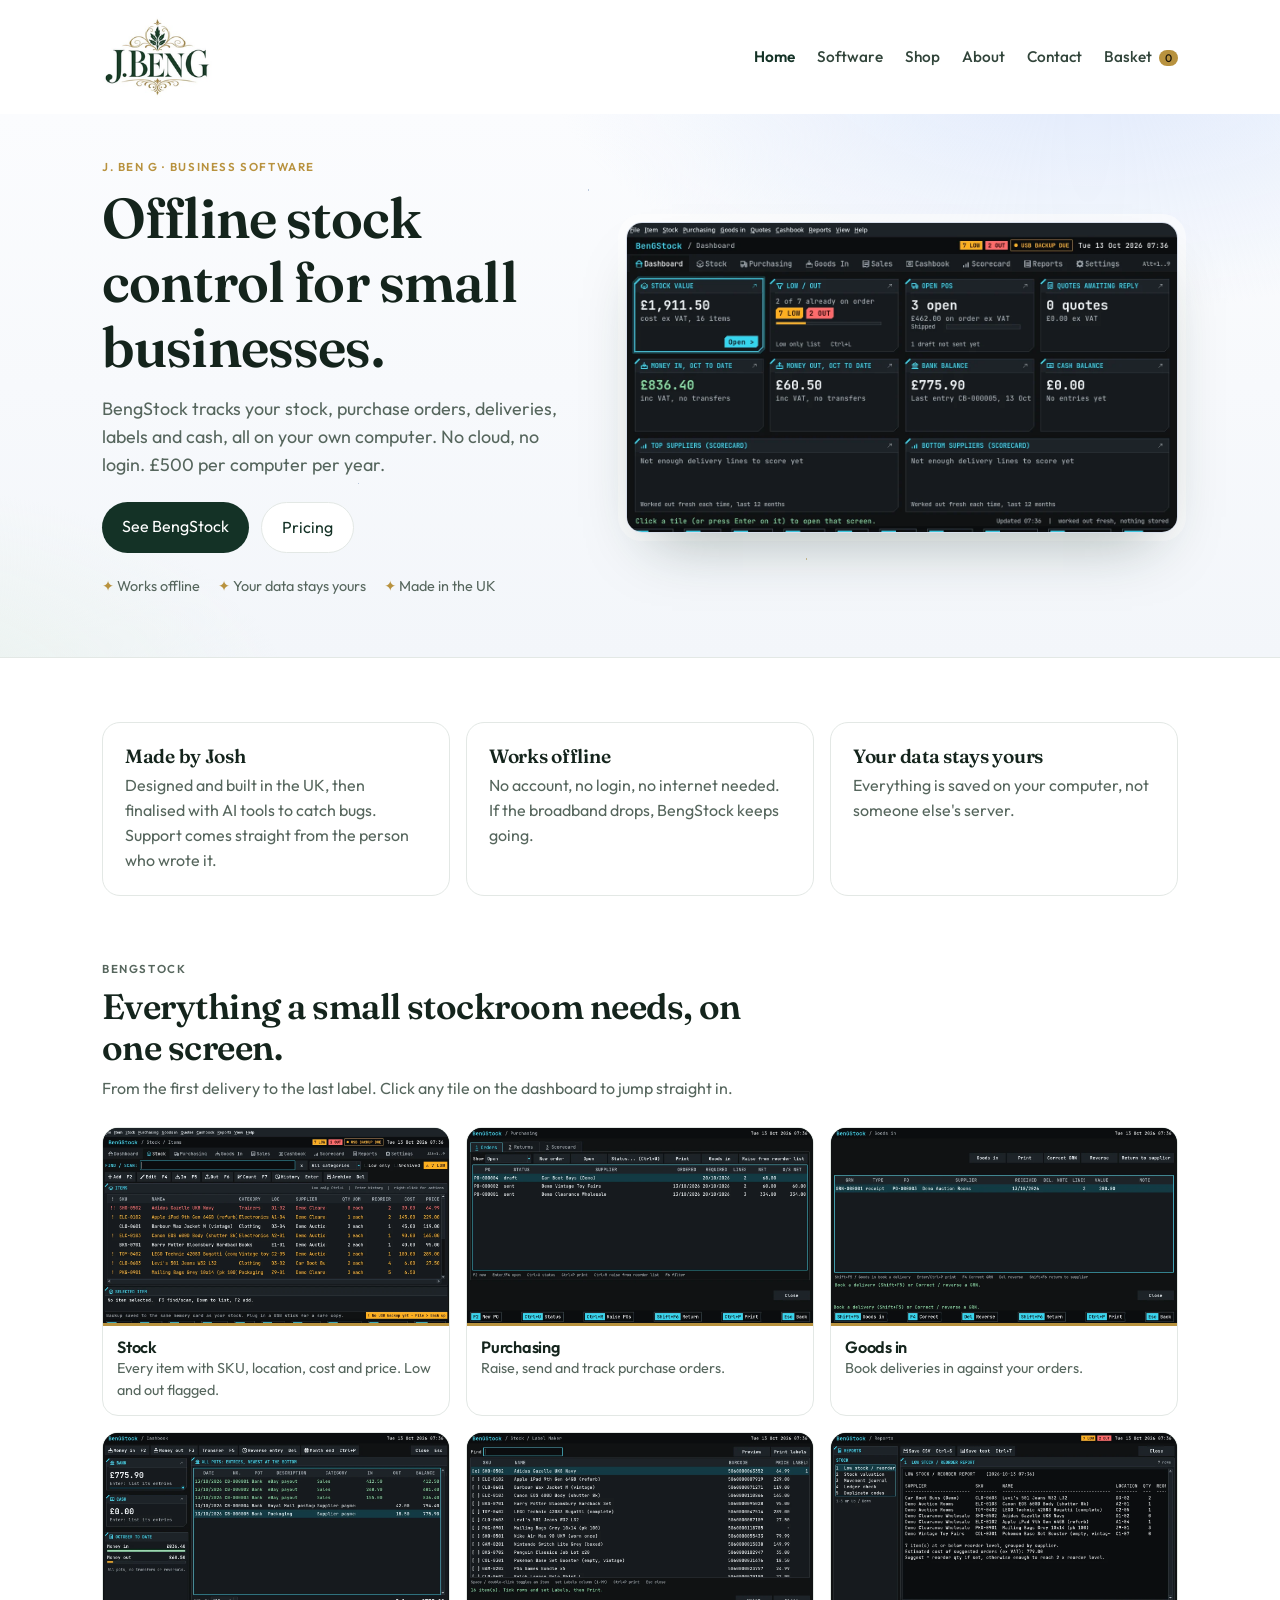
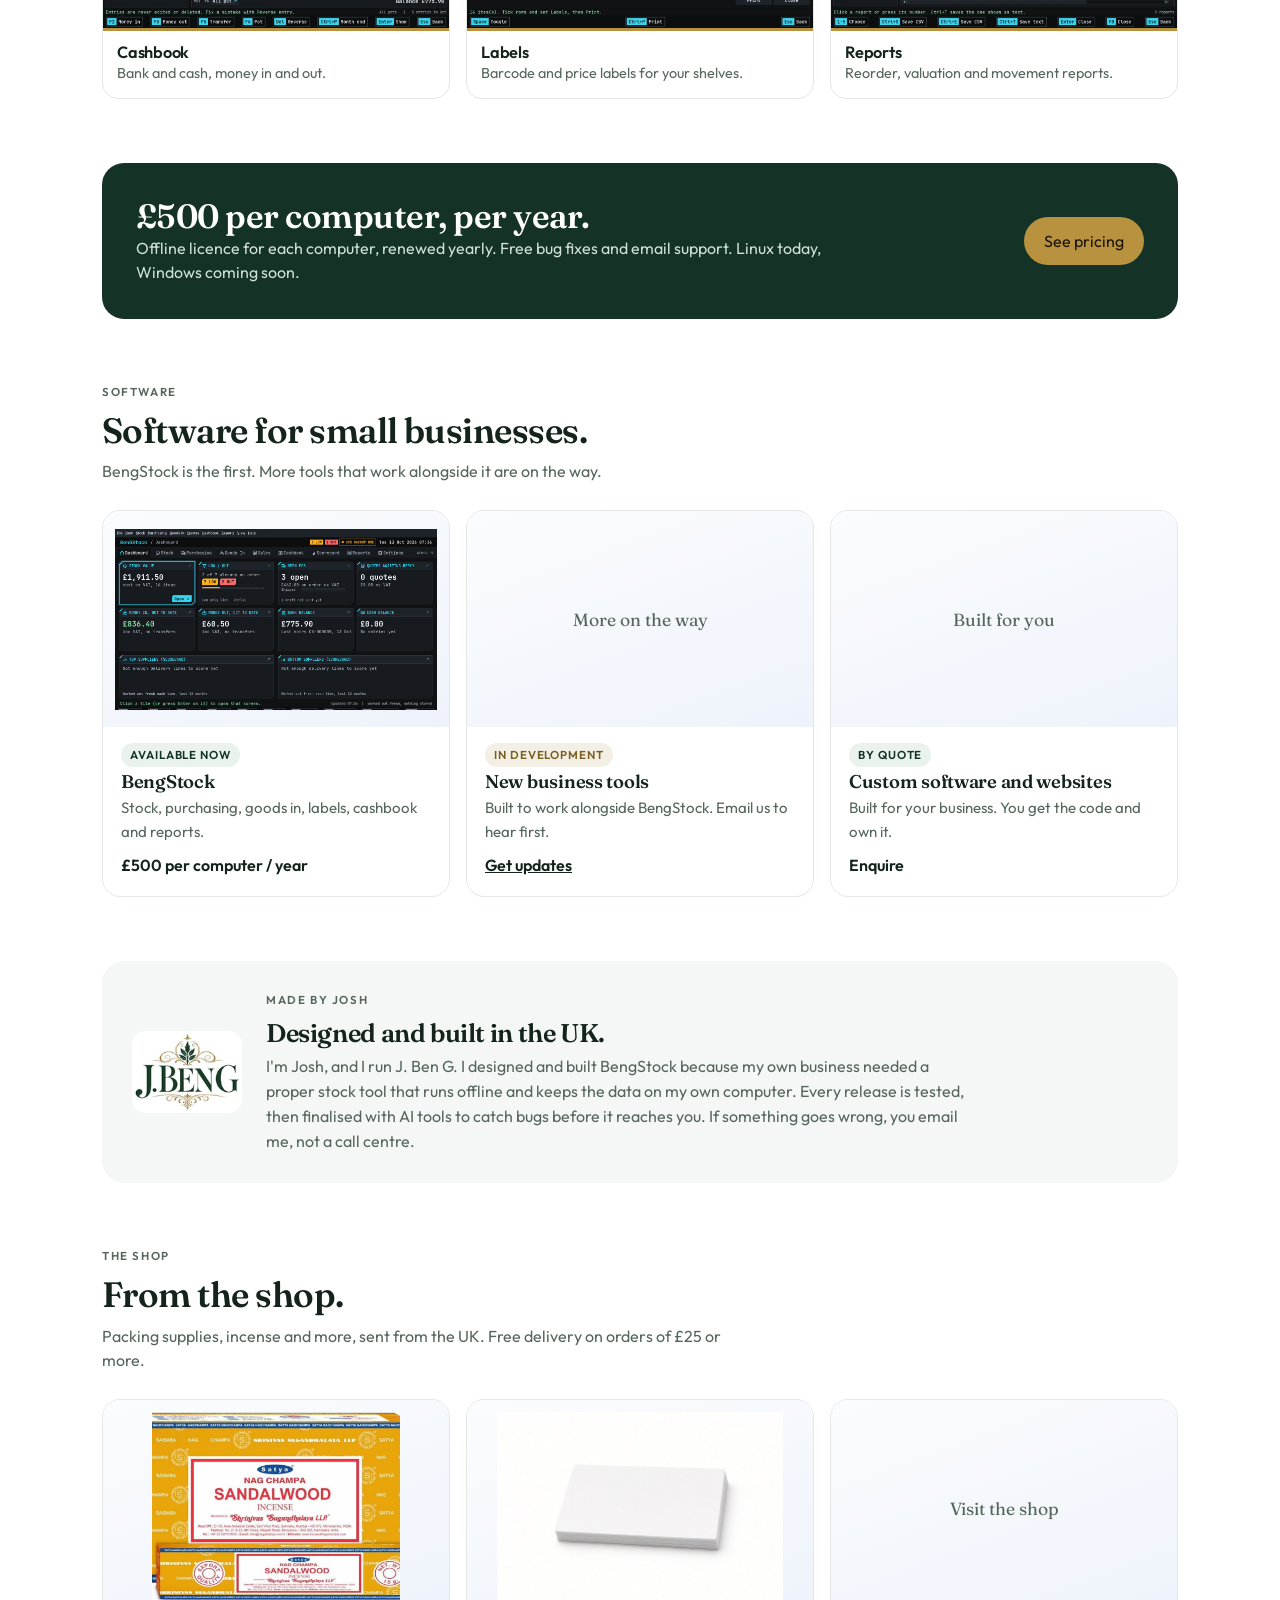
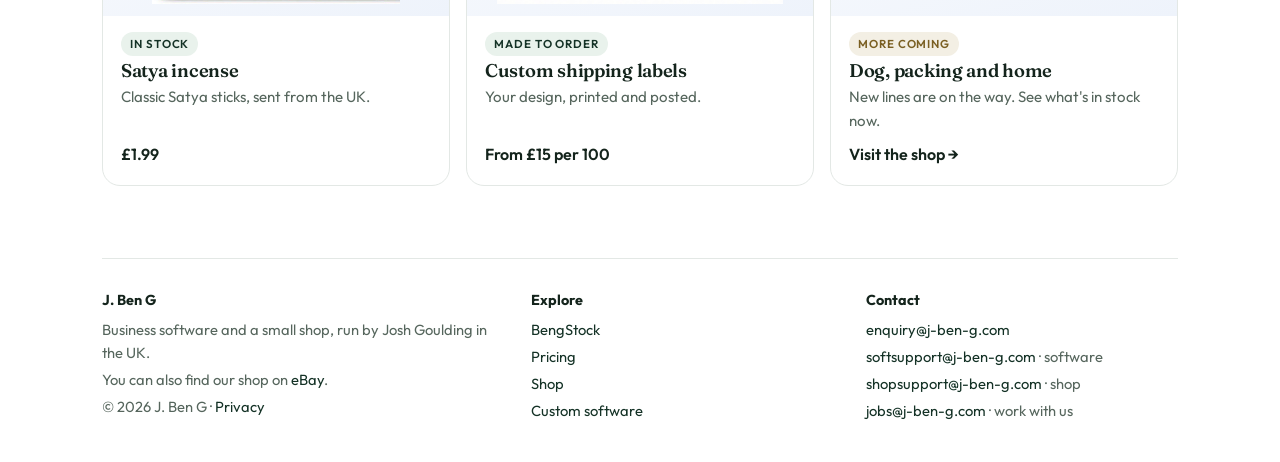
==== index.html @ 0bd1e72e "Revert "BengStock facts: online with staff logins and unlimited users; remove offline claims" This r" ====
<!DOCTYPE html>
<html lang="en-GB">
<head>
  <meta charset="UTF-8" />
  <meta name="viewport" content="width=device-width, initial-scale=1" />
  <title>J. Ben G · BengStock stock control software, made in the UK</title>
  <meta name="description" content="J. Ben G makes BengStock: offline stock control software for small UK businesses. £500 per computer per year. Works offline." />
  <link rel="icon" href="img/logo-j-ben-g.png" />
  <link rel="preconnect" href="https://fonts.googleapis.com" />
  <link rel="preconnect" href="https://fonts.gstatic.com" crossorigin />
  <link href="https://fonts.googleapis.com/css2?family=Fraunces:opsz,wght@9..144,500;9..144,600&family=Outfit:wght@400;500;600;700&display=swap" rel="stylesheet" />
  <link rel="stylesheet" href="style.css" />
</head>
<body>
  <a class="skip" href="#main">Skip to content</a>
  <div class="wrap">
    <header class="top">
      <a href="index.html" aria-label="J. Ben G home"><img src="img/logo-j-ben-g.png" alt="J. Ben G" width="92" height="69" /></a>
      <nav aria-label="Main"><a href="index.html" aria-current="page">Home</a><a href="software.html">Software</a><a href="shop.html">Shop</a><a href="index.html#about">About</a><a href="index.html#contact">Contact</a><a href="basket.html">Basket <span class="count" data-count>0</span></a></nav>
    </header>
  </div>
  <main id="main">
  <section class="space">
    <div class="wrap hero">
      <div>
        <p class="eyebrow">J. Ben G · Business software</p>
        <h1>Offline stock control for small businesses.</h1>
        <p class="lede">BengStock tracks your stock, purchase orders, deliveries, labels and cash, all on your own computer. No cloud, no login. £500 per computer per year.</p>
        <div class="ctas"><a class="btn" href="software.html">See BengStock</a><a class="btn ghost" href="software.html#pricing">Pricing</a></div>
        <div class="facts"><span>Works offline</span><span>Your data stays yours</span><span>Made in the UK</span></div>
      </div>
      <div><picture><source srcset="img/bengstock/dashboard.webp" type="image/webp" /><img class="shot" src="img/bengstock/dashboard.jpg" alt="BengStock dashboard" width="1280" height="720" /></picture></div>
    </div>
  </section>
  <div class="wrap">
    <section class="block">
      <div class="cards3">
        <div class="card"><h3>Made by Josh</h3><p>Designed and built in the UK, then finalised with AI tools to catch bugs. Support comes straight from the person who wrote it.</p></div>
        <div class="card"><h3>Works offline</h3><p>No account, no login, no internet needed. If the broadband drops, BengStock keeps going.</p></div>
        <div class="card"><h3>Your data stays yours</h3><p>Everything is saved on your computer, not someone else's server.</p></div>
      </div>
    </section>
    <section class="block">
      <div class="head"><p class="eyebrow">BengStock</p><h2>Everything a small stockroom needs, on one screen.</h2><p>From the first delivery to the last label. Click any tile on the dashboard to jump straight in.</p></div>
      <div class="tiles">
        <figure class="tile"><picture><source srcset="img/bengstock/stock.webp" type="image/webp" /><img src="img/bengstock/stock.jpg" alt="BengStock stock screen" loading="lazy" width="1280" height="720" /></picture><figcaption><h3>Stock</h3><p>Every item with SKU, location, cost and price. Low and out flagged.</p></figcaption></figure>
        <figure class="tile"><picture><source srcset="img/bengstock/purchasing.webp" type="image/webp" /><img src="img/bengstock/purchasing.jpg" alt="BengStock purchasing screen" loading="lazy" width="1280" height="720" /></picture><figcaption><h3>Purchasing</h3><p>Raise, send and track purchase orders.</p></figcaption></figure>
        <figure class="tile"><picture><source srcset="img/bengstock/goodsin.webp" type="image/webp" /><img src="img/bengstock/goodsin.jpg" alt="BengStock goods in screen" loading="lazy" width="1280" height="720" /></picture><figcaption><h3>Goods in</h3><p>Book deliveries in against your orders.</p></figcaption></figure>
        <figure class="tile"><picture><source srcset="img/bengstock/cashbook.webp" type="image/webp" /><img src="img/bengstock/cashbook.jpg" alt="BengStock cashbook screen" loading="lazy" width="1280" height="720" /></picture><figcaption><h3>Cashbook</h3><p>Bank and cash, money in and out.</p></figcaption></figure>
        <figure class="tile"><picture><source srcset="img/bengstock/labels.webp" type="image/webp" /><img src="img/bengstock/labels.jpg" alt="BengStock labels screen" loading="lazy" width="1280" height="720" /></picture><figcaption><h3>Labels</h3><p>Barcode and price labels for your shelves.</p></figcaption></figure>
        <figure class="tile"><picture><source srcset="img/bengstock/reports.webp" type="image/webp" /><img src="img/bengstock/reports.jpg" alt="BengStock reports screen" loading="lazy" width="1280" height="720" /></picture><figcaption><h3>Reports</h3><p>Reorder, valuation and movement reports.</p></figcaption></figure>
      </div>
    </section>
    <section class="block">
      <div class="band">
        <div><h2>£500 per computer, per year.</h2><p>Offline licence for each computer, renewed yearly. Free bug fixes and email support. Linux today, Windows coming soon.</p></div>
        <a class="btn" href="software.html#pricing">See pricing</a>
      </div>
    </section>
    <section class="block" id="software">
      <div class="head"><p class="eyebrow">Software</p><h2>Software for small businesses.</h2><p>BengStock is the first. More tools that work alongside it are on the way.</p></div>
      <div class="products">
        <a class="product-card" href="software.html"><div class="pic"><img src="img/bengstock/dashboard.jpg" alt="BengStock" loading="lazy" /></div><div class="body"><span class="tag">Available now</span><h3>BengStock</h3><p>Stock, purchasing, goods in, labels, cashbook and reports.</p><span class="price-line">£500 per computer / year</span></div></a>
        <div class="product-card"><div class="pic soon">More on the way</div><div class="body"><span class="tag soon">In development</span><h3>New business tools</h3><p>Built to work alongside BengStock. Email us to hear first.</p><span class="price-line"><a href="mailto:enquiry@j-ben-g.com?subject=New%20software%20updates">Get updates</a></span></div></div>
        <a class="product-card" href="#custom" id="custom"><div class="pic soon">Built for you</div><div class="body"><span class="tag">By quote</span><h3>Custom software and websites</h3><p>Built for your business. You get the code and own it.</p><span class="price-line">Enquire</span></div></a>
      </div>
    </section>
    <section class="block" id="about">
      <div class="about">
        <img src="img/logo-j-ben-g.png" alt="" width="110" height="82" />
        <div><p class="eyebrow">Made by Josh</p><h2>Designed and built in the UK.</h2><p>I'm Josh, and I run J. Ben G. I designed and built BengStock because my own business needed a proper stock tool that runs offline and keeps the data on my own computer. Every release is tested, then finalised with AI tools to catch bugs before it reaches you. If something goes wrong, you email me, not a call centre.</p></div>
      </div>
    </section>
    <section class="block">
      <div class="head"><p class="eyebrow">The shop</p><h2>From the shop.</h2><p>Packing supplies, incense and more, sent from the UK. Free delivery on orders of £25 or more.</p></div>
      <div class="products">
        <a class="product-card" href="product.html?id=satya"><div class="pic"><img src="img/products/satya.jpg" alt="Satya incense" loading="lazy" /></div><div class="body"><span class="tag">In stock</span><h3>Satya incense</h3><p>Classic Satya sticks, sent from the UK.</p><span class="price-line">£1.99</span></div></a>
        <a class="product-card" href="product.html?id=custom-labels"><div class="pic"><img src="img/products/labels.jpg" alt="Custom shipping labels" loading="lazy" /></div><div class="body"><span class="tag">Made to order</span><h3>Custom shipping labels</h3><p>Your design, printed and posted.</p><span class="price-line">From £15 per 100</span></div></a>
        <a class="product-card" href="shop.html"><div class="pic soon">Visit the shop</div><div class="body"><span class="tag soon">More coming</span><h3>Dog, packing and home</h3><p>New lines are on the way. See what's in stock now.</p><span class="price-line">Visit the shop →</span></div></a>
      </div>
    </section>
  </div>
  </main>
  <div class="wrap">
    <footer class="foot" id="contact">
      <div>
        <h4>J. Ben G</h4>
        <p>Business software and a small shop, run by Josh Goulding in the UK.</p>
        <p>You can also find our shop on <a href="https://www.ebay.co.uk/usr/j.bengukshop" target="_blank" rel="noopener">eBay</a>.</p>
        <p>© 2026 J. Ben G · <a href="privacy.html">Privacy</a></p>
      </div>
      <div>
        <h4>Explore</h4>
        <p><a href="software.html">BengStock</a></p>
        <p><a href="software.html#pricing">Pricing</a></p>
        <p><a href="shop.html">Shop</a></p>
        <p><a href="index.html#custom">Custom software</a></p>
      </div>
      <div>
        <h4>Contact</h4>
        <p><a href="mailto:enquiry@j-ben-g.com">enquiry@j-ben-g.com</a></p>
        <p><a href="mailto:softsupport@j-ben-g.com">softsupport@j-ben-g.com</a> · software</p>
        <p><a href="mailto:shopsupport@j-ben-g.com">shopsupport@j-ben-g.com</a> · shop</p>
        <p><a href="mailto:jobs@j-ben-g.com">jobs@j-ben-g.com</a> · work with us</p>
      </div>
    </footer>
  </div>
  <script src="basket.js"></script>
</body>
</html>
---- style.css ----
:root{--ink:#14241c;--muted:#56665d;--green:#143226;--green2:#1f4a37;--gold:#b8923e;--line:#e3e8e5;--bg:#f5f7f6;--sky:#eef3fb}
*{box-sizing:border-box;margin:0;padding:0}
body{font-family:Outfit,system-ui,sans-serif;color:var(--ink);background:#fff;line-height:1.55}
a{color:inherit}img{max-width:100%;height:auto;display:block}
h1,h2,h3{font-family:Fraunces,Georgia,serif;font-weight:600;letter-spacing:-.015em;line-height:1.15}
.wrap{max-width:1120px;margin:0 auto;padding:0 22px}
.skip{position:absolute;left:-9999px}.skip:focus{left:12px;top:12px;background:var(--green);color:#fff;padding:8px 12px;border-radius:8px;z-index:10}
header.top{display:flex;align-items:center;justify-content:space-between;padding:16px 0;gap:12px;flex-wrap:wrap}
header.top img{width:110px;height:auto}
nav{display:flex;gap:22px;align-items:center;flex-wrap:wrap}
nav a{text-decoration:none;font-weight:500;color:#31443a;font-size:.96rem}
nav a[aria-current]{color:var(--green);font-weight:600}
.count{background:var(--gold);color:#1a1408;border-radius:99px;font-size:11px;padding:1px 6px;margin-left:4px}
.btn{background:var(--green);color:#fff!important;padding:12px 20px;border-radius:999px;font-weight:600;text-decoration:none;display:inline-block;border:0;cursor:pointer;font:inherit;transition:opacity .2s,transform .2s}
.btn:hover{opacity:.92;transform:translateY(-1px)}
.btn.ghost{background:#fff;color:var(--green)!important;border:1px solid var(--line)}
.btn.gold{background:var(--gold);color:#1a1408!important}
.eyebrow{letter-spacing:.14em;text-transform:uppercase;font-size:11.5px;font-weight:600;color:var(--gold);margin-bottom:10px}
.muted{color:var(--muted)}
/* bright "space" hero */
.space{position:relative;background:radial-gradient(900px 420px at 85% -10%,#dfe9fb 0,transparent 60%),radial-gradient(700px 380px at -10% 110%,#e9f2ec 0,transparent 60%),linear-gradient(180deg,#fbfcfe,#f3f6fa);border-bottom:1px solid var(--line);overflow:hidden}
.space:before{content:"";position:absolute;inset:0;pointer-events:none;opacity:.55;background-image:radial-gradient(1.4px 1.4px at 12% 22%,#b8923e 50%,transparent 51%),radial-gradient(1px 1px at 28% 68%,#8aa1c4 50%,transparent 51%),radial-gradient(1.2px 1.2px at 46% 14%,#8aa1c4 50%,transparent 51%),radial-gradient(1.6px 1.6px at 63% 82%,#b8923e 50%,transparent 51%),radial-gradient(1px 1px at 78% 40%,#8aa1c4 50%,transparent 51%),radial-gradient(1.3px 1.3px at 91% 72%,#b8923e 50%,transparent 51%),radial-gradient(1px 1px at 6% 86%,#8aa1c4 50%,transparent 51%),radial-gradient(1.2px 1.2px at 54% 50%,#c9d4e6 50%,transparent 51%)}
.hero{position:relative;display:grid;grid-template-columns:1fr 1.15fr;gap:44px;align-items:center;padding-top:44px;padding-bottom:60px}
.hero h1{font-size:clamp(2.2rem,4.6vw,3.5rem);margin-bottom:16px}
.hero p.lede{font-size:1.12rem;color:var(--muted);max-width:34rem;margin-bottom:24px}
.hero .ctas{display:flex;gap:12px;flex-wrap:wrap}
.hero .shot{width:100%;height:auto;border-radius:16px;border:1px solid #d7deea;box-shadow:0 30px 60px -25px rgba(20,50,38,.35),0 0 0 8px rgba(255,255,255,.6)}
.facts{display:flex;gap:18px;flex-wrap:wrap;margin-top:22px;font-size:.9rem;color:var(--muted)}
.facts span:before{content:"✦ ";color:var(--gold)}
section.block{padding:64px 0 0}
section.block>h2,.head h2{font-size:clamp(1.6rem,3vw,2.2rem);margin-bottom:8px}
.head{max-width:40rem;margin-bottom:26px}.head p{color:var(--muted)}
.cards3{display:grid;grid-template-columns:repeat(3,1fr);gap:16px}
.card{border:1px solid var(--line);border-radius:18px;padding:22px;background:#fff}
.card h3{font-size:1.2rem;margin-bottom:6px}.card p{color:var(--muted)}
.tiles{display:grid;grid-template-columns:repeat(3,1fr);gap:16px}
.tile{border:1px solid var(--line);border-radius:16px;overflow:hidden;background:#fff;transition:transform .2s,border-color .2s}
.tile:hover{transform:translateY(-3px);border-color:var(--gold)}
.tile img{width:100%;height:auto;aspect-ratio:16/9;object-fit:contain;background:#0d1c16}
.tile figcaption{padding:12px 14px 14px;border-top:3px solid var(--gold)}
.tile h3{font-size:1.02rem;font-family:Outfit,sans-serif;font-weight:600}.tile p{color:var(--muted);font-size:.9rem}
.products{display:grid;grid-template-columns:repeat(3,1fr);gap:16px}
.product-card{border:1px solid var(--line);border-radius:18px;overflow:hidden;display:flex;flex-direction:column;text-decoration:none;background:#fff;transition:transform .2s,border-color .2s}
.product-card:hover{transform:translateY(-3px);border-color:var(--green)}
.product-card .pic{background:linear-gradient(160deg,#fbfcfe,#eef3fb);aspect-ratio:16/10;display:flex;align-items:center;justify-content:center;padding:12px;overflow:hidden}
.product-card .pic img{width:100%;height:100%;object-fit:contain}
.product-card .pic.soon{color:var(--muted);font-family:Fraunces,serif;font-size:1.1rem}
.product-card .body{padding:16px 18px 18px;display:flex;flex-direction:column;gap:4px;flex:1}
.product-card h3{font-size:1.15rem}.product-card p{color:var(--muted);font-size:.94rem;flex:1}
.tag{display:inline-block;font-size:.72rem;font-weight:600;letter-spacing:.08em;text-transform:uppercase;padding:3px 9px;border-radius:99px;background:#e9f2ec;color:var(--green);align-self:flex-start}
.tag.soon{background:#f3efe4;color:#7a5f22}
.price-line{font-weight:600;margin-top:6px}
.band{background:var(--green);color:#fff;border-radius:22px;padding:34px;display:grid;grid-template-columns:1.4fr .6fr;gap:24px;align-items:center}
.band h2{font-size:clamp(1.5rem,3vw,2.1rem)}.band p{color:#cfe0d6}
.band .btn{background:var(--gold);color:#1a1408!important;justify-self:end}
.about{display:grid;grid-template-columns:auto 1fr;gap:24px;align-items:center;background:var(--bg);border-radius:22px;padding:30px}
.about img{width:110px;height:auto;border-radius:14px}
.about h2{font-size:1.6rem;margin-bottom:6px}.about p{color:var(--muted);max-width:44rem}
.price-box{border:2px solid var(--green);border-radius:22px;padding:30px;background:#fff;max-width:520px}
.price-box .amt{font-family:Fraunces,serif;font-size:3rem;font-weight:600}
.price-box .amt span{font-family:Outfit;font-size:1rem;color:var(--muted);font-weight:500}
.price-box ul{list-style:none;margin:16px 0 22px}.price-box li{padding:6px 0;border-bottom:1px solid var(--line)}
.price-box li:before{content:"✓ ";color:var(--gold);font-weight:700}
.qty-row{display:flex;gap:10px;align-items:center;flex-wrap:wrap}
.qty-row input{width:72px;padding:10px;border:1px solid var(--line);border-radius:10px;font:inherit}
.pricing{display:grid;grid-template-columns:1fr 1fr;gap:20px;align-items:start}
table.updates{width:100%;border-collapse:collapse}
table.updates td,table.updates th{text-align:left;padding:12px;border-bottom:1px solid var(--line)}
table.updates th{font-size:.85rem;color:var(--muted);font-weight:600}
.faq details{border-bottom:1px solid var(--line);padding:14px 0}
.faq summary{cursor:pointer;font-weight:600}.faq p{color:var(--muted);margin-top:8px}
.platforms{display:flex;gap:10px;flex-wrap:wrap;margin-top:14px}
.platforms span{border:1px solid var(--line);border-radius:99px;padding:5px 12px;font-size:.86rem;background:#fff}
.platforms .on{border-color:var(--green);color:var(--green);font-weight:600}
.filters{display:flex;gap:8px;flex-wrap:wrap;margin:18px 0 0}
.filters button{border:1px solid var(--line);background:#fff;border-radius:99px;padding:8px 14px;font:inherit;cursor:pointer}
.filters button.on{background:var(--green);color:#fff;border-color:var(--green)}
.soon-list{display:grid;grid-template-columns:repeat(4,1fr);gap:10px}
.soon-list div{border:1px dashed #d8d2bf;border-radius:14px;padding:14px;background:#fdfcf8}
.soon-list strong{display:block}.soon-list small{color:var(--muted)}
footer.foot{margin-top:72px;border-top:1px solid var(--line);padding:30px 0 36px;display:grid;grid-template-columns:1.3fr 1fr 1fr;gap:24px;font-size:.92rem;color:var(--muted)}
footer.foot h4{color:var(--ink);font-size:.9rem;margin-bottom:8px}
footer.foot a{color:var(--green);text-decoration:none}footer.foot a:hover{text-decoration:underline}
footer.foot p{margin-bottom:4px}
a:focus-visible,button:focus-visible,summary:focus-visible{outline:2px solid var(--gold);outline-offset:3px;border-radius:6px}
@media (prefers-reduced-motion:reduce){*{transition:none!important}}
@media (max-width:860px){.hero,.cards3,.tiles,.products,.band,.pricing,.about,footer.foot{grid-template-columns:1fr}.soon-list{grid-template-columns:1fr 1fr}.band .btn{justify-self:start}nav{gap:14px}.hero{padding-top:24px;padding-bottom:40px;gap:28px}}
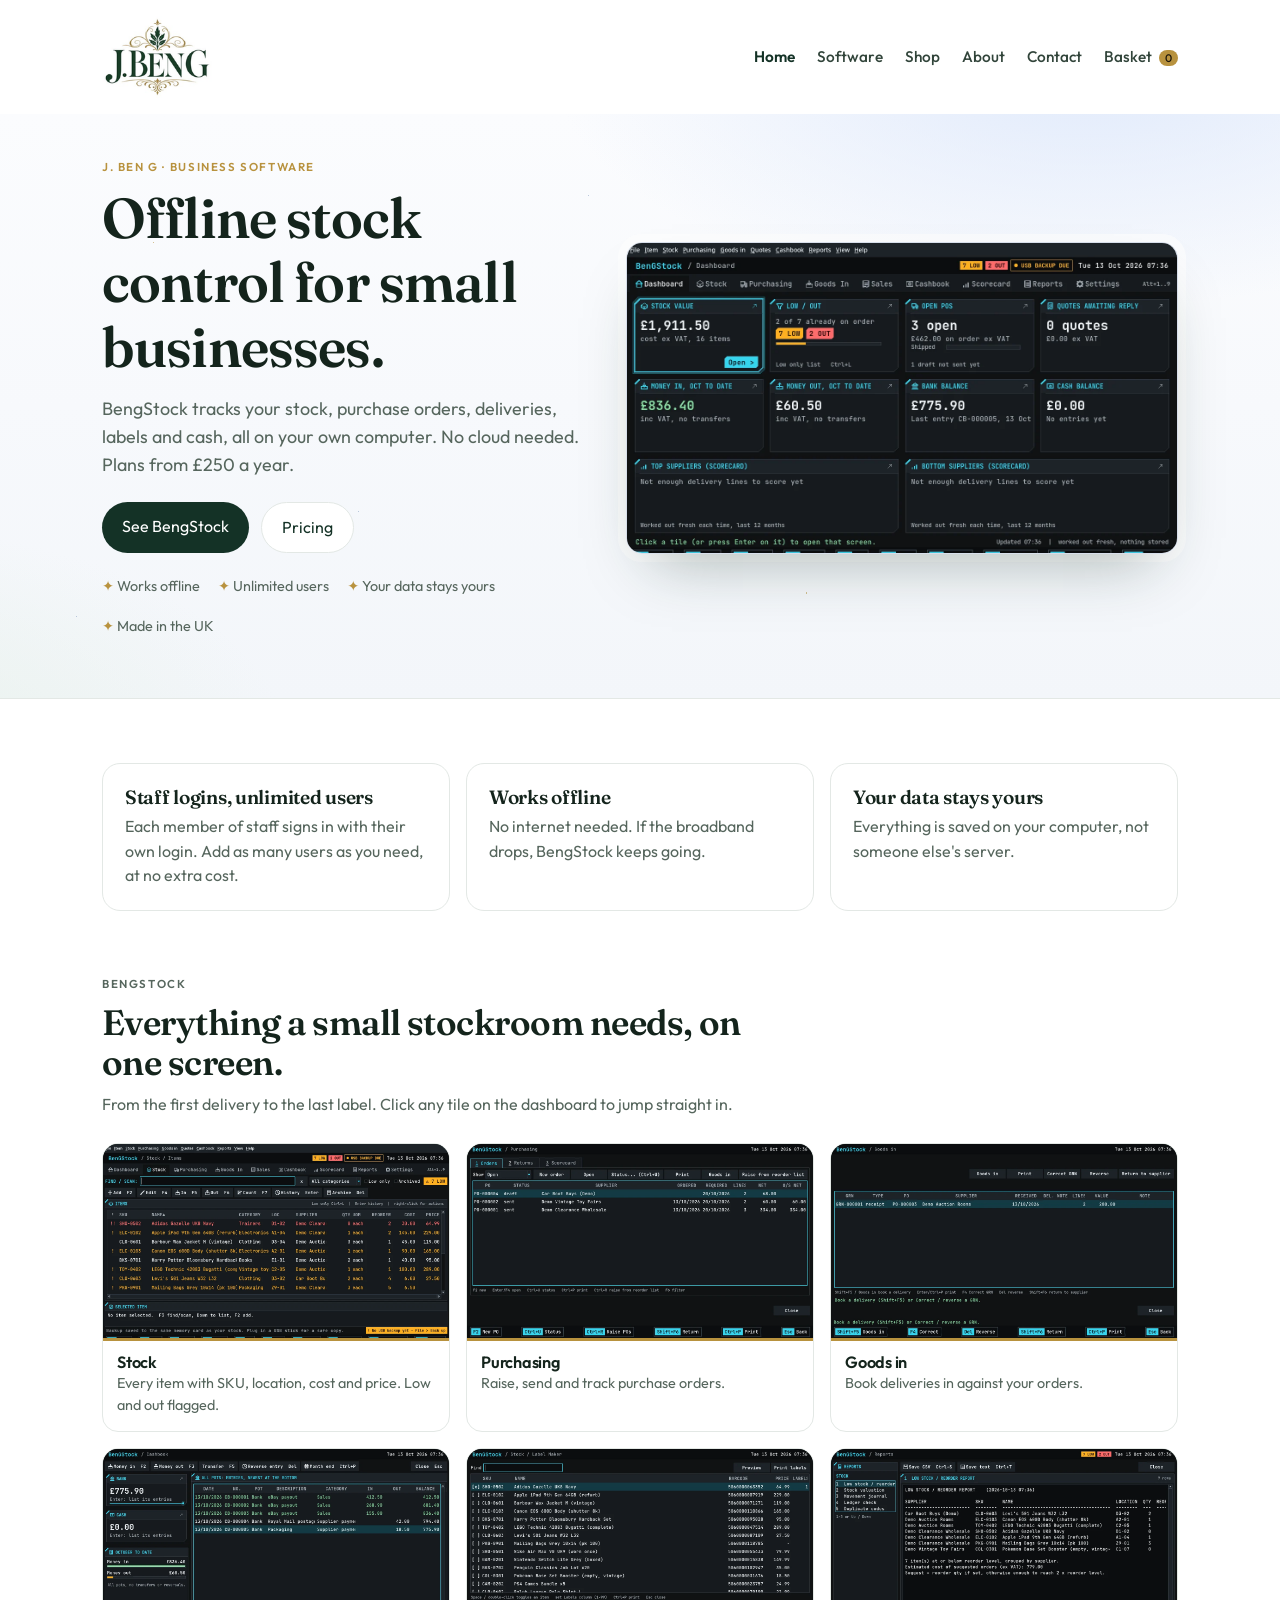
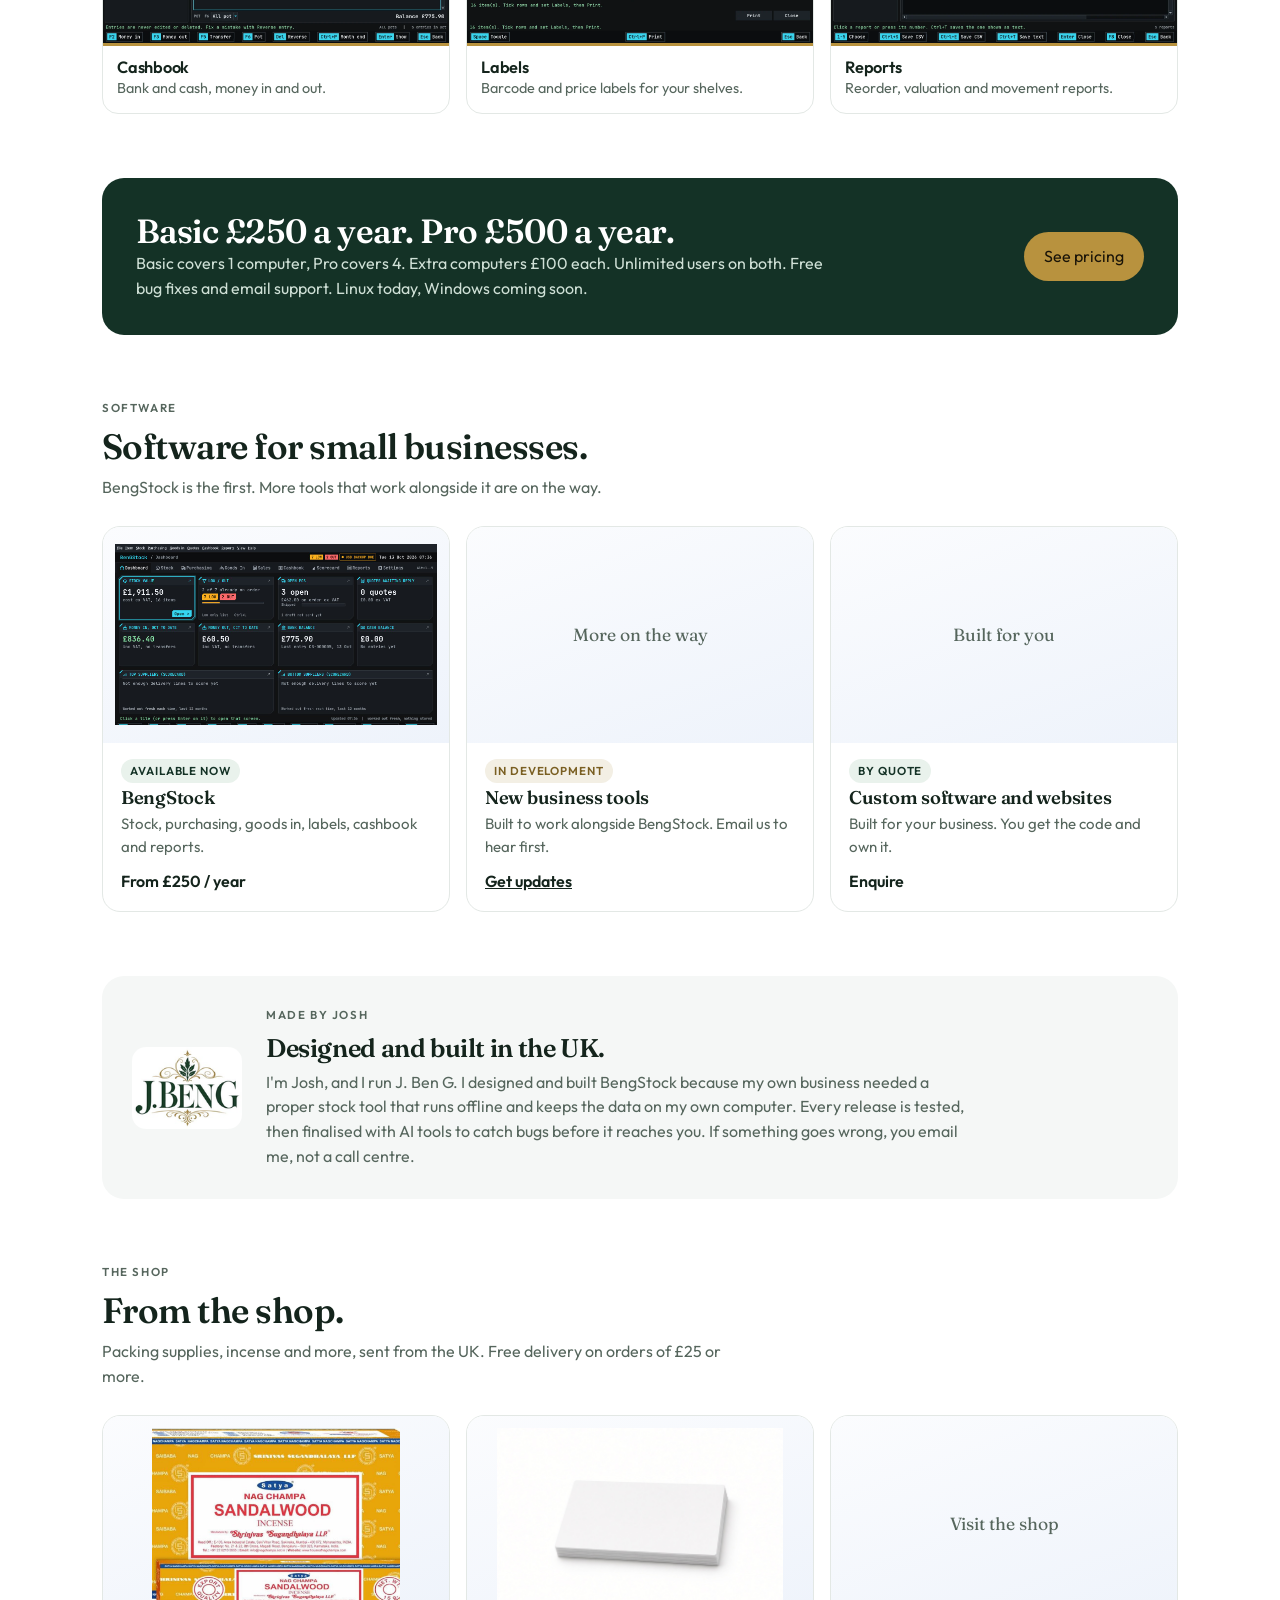
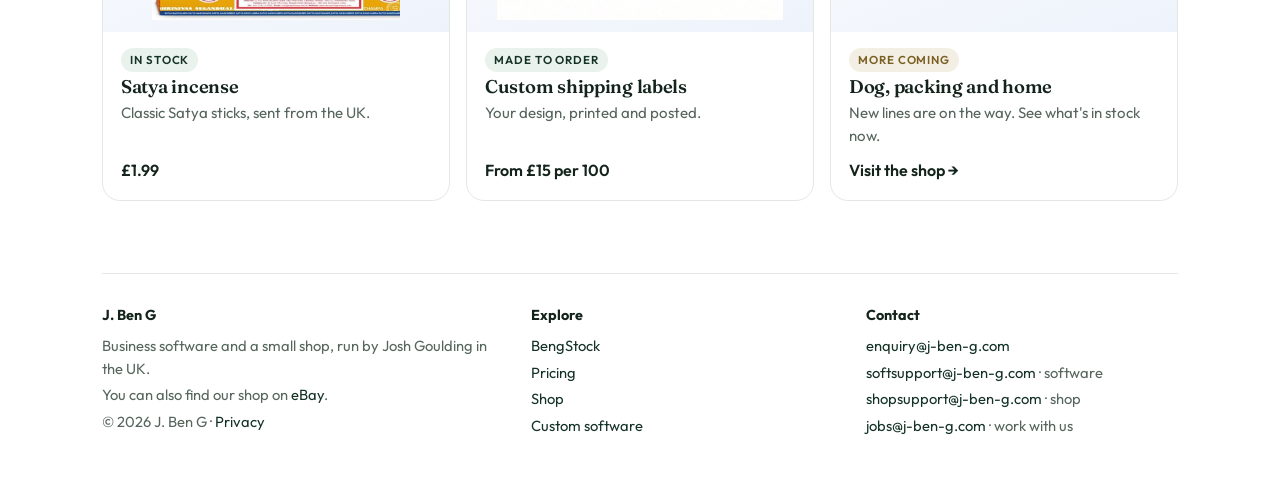
==== commit 29726dad: "BengStock pricing: Basic £250/yr (1 computer), Pro £500/yr (4 computers), extra computers £100; unli" ====
--- a/index.html
+++ b/index.html
@@ -4,7 +4,7 @@
   <meta charset="UTF-8" />
   <meta name="viewport" content="width=device-width, initial-scale=1" />
   <title>J. Ben G · BengStock stock control software, made in the UK</title>
-  <meta name="description" content="J. Ben G makes BengStock: offline stock control software for small UK businesses. £500 per computer per year. Works offline." />
+  <meta name="description" content="J. Ben G makes BengStock: offline stock control software for small UK businesses. From £250 a year. Works offline. Unlimited staff users." />
   <link rel="icon" href="img/logo-j-ben-g.png" />
   <link rel="preconnect" href="https://fonts.googleapis.com" />
   <link rel="preconnect" href="https://fonts.gstatic.com" crossorigin />
@@ -25,9 +25,9 @@
       <div>
         <p class="eyebrow">J. Ben G · Business software</p>
         <h1>Offline stock control for small businesses.</h1>
-        <p class="lede">BengStock tracks your stock, purchase orders, deliveries, labels and cash, all on your own computer. No cloud, no login. £500 per computer per year.</p>
+        <p class="lede">BengStock tracks your stock, purchase orders, deliveries, labels and cash, all on your own computer. No cloud needed. Plans from £250 a year.</p>
         <div class="ctas"><a class="btn" href="software.html">See BengStock</a><a class="btn ghost" href="software.html#pricing">Pricing</a></div>
-        <div class="facts"><span>Works offline</span><span>Your data stays yours</span><span>Made in the UK</span></div>
+        <div class="facts"><span>Works offline</span><span>Unlimited users</span><span>Your data stays yours</span><span>Made in the UK</span></div>
       </div>
       <div><picture><source srcset="img/bengstock/dashboard.webp" type="image/webp" /><img class="shot" src="img/bengstock/dashboard.jpg" alt="BengStock dashboard" width="1280" height="720" /></picture></div>
     </div>
@@ -35,8 +35,8 @@
   <div class="wrap">
     <section class="block">
       <div class="cards3">
-        <div class="card"><h3>Made by Josh</h3><p>Designed and built in the UK, then finalised with AI tools to catch bugs. Support comes straight from the person who wrote it.</p></div>
-        <div class="card"><h3>Works offline</h3><p>No account, no login, no internet needed. If the broadband drops, BengStock keeps going.</p></div>
+        <div class="card"><h3>Staff logins, unlimited users</h3><p>Each member of staff signs in with their own login. Add as many users as you need, at no extra cost.</p></div>
+        <div class="card"><h3>Works offline</h3><p>No internet needed. If the broadband drops, BengStock keeps going.</p></div>
         <div class="card"><h3>Your data stays yours</h3><p>Everything is saved on your computer, not someone else's server.</p></div>
       </div>
     </section>
@@ -53,14 +53,14 @@
     </section>
     <section class="block">
       <div class="band">
-        <div><h2>£500 per computer, per year.</h2><p>Offline licence for each computer, renewed yearly. Free bug fixes and email support. Linux today, Windows coming soon.</p></div>
+        <div><h2>Basic £250 a year. Pro £500 a year.</h2><p>Basic covers 1 computer, Pro covers 4. Extra computers £100 each. Unlimited users on both. Free bug fixes and email support. Linux today, Windows coming soon.</p></div>
         <a class="btn" href="software.html#pricing">See pricing</a>
       </div>
     </section>
     <section class="block" id="software">
       <div class="head"><p class="eyebrow">Software</p><h2>Software for small businesses.</h2><p>BengStock is the first. More tools that work alongside it are on the way.</p></div>
       <div class="products">
-        <a class="product-card" href="software.html"><div class="pic"><img src="img/bengstock/dashboard.jpg" alt="BengStock" loading="lazy" /></div><div class="body"><span class="tag">Available now</span><h3>BengStock</h3><p>Stock, purchasing, goods in, labels, cashbook and reports.</p><span class="price-line">£500 per computer / year</span></div></a>
+        <a class="product-card" href="software.html"><div class="pic"><img src="img/bengstock/dashboard.jpg" alt="BengStock" loading="lazy" /></div><div class="body"><span class="tag">Available now</span><h3>BengStock</h3><p>Stock, purchasing, goods in, labels, cashbook and reports.</p><span class="price-line">From £250 / year</span></div></a>
         <div class="product-card"><div class="pic soon">More on the way</div><div class="body"><span class="tag soon">In development</span><h3>New business tools</h3><p>Built to work alongside BengStock. Email us to hear first.</p><span class="price-line"><a href="mailto:enquiry@j-ben-g.com?subject=New%20software%20updates">Get updates</a></span></div></div>
         <a class="product-card" href="#custom" id="custom"><div class="pic soon">Built for you</div><div class="body"><span class="tag">By quote</span><h3>Custom software and websites</h3><p>Built for your business. You get the code and own it.</p><span class="price-line">Enquire</span></div></a>
       </div>
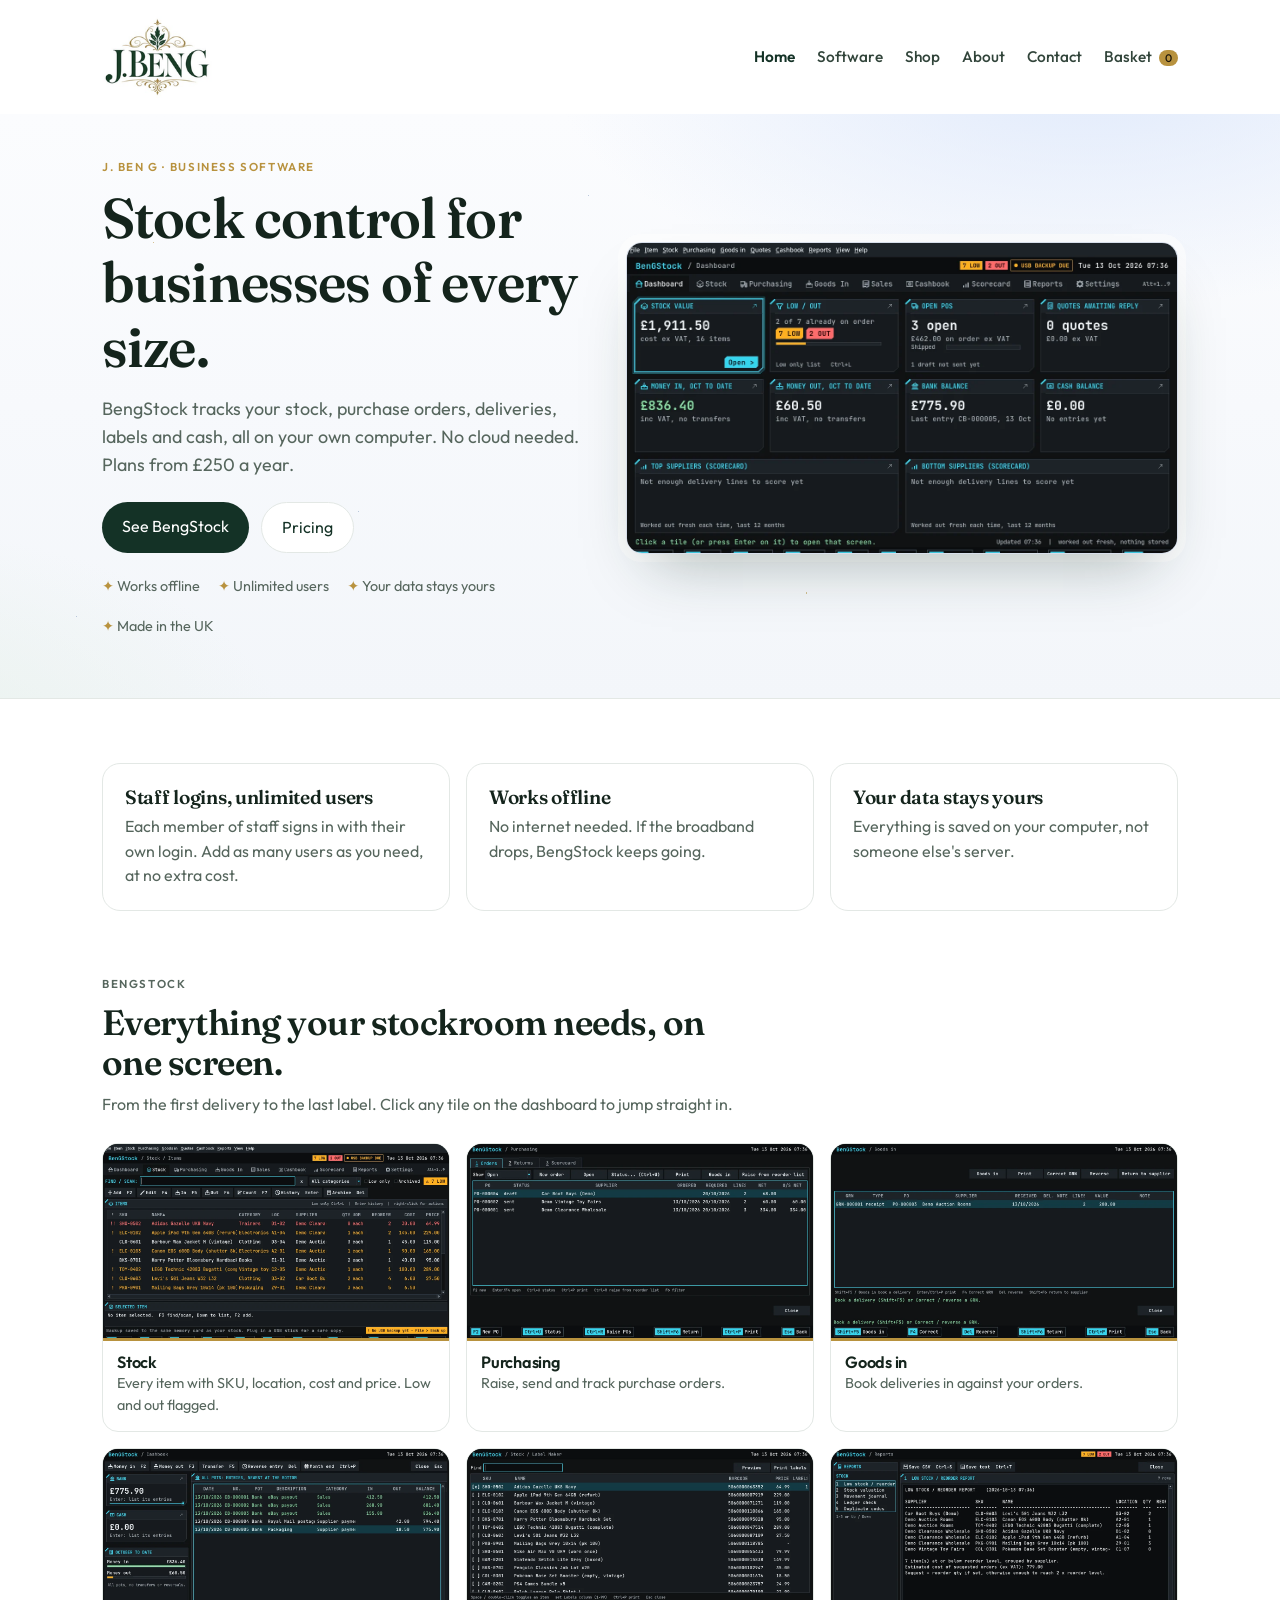
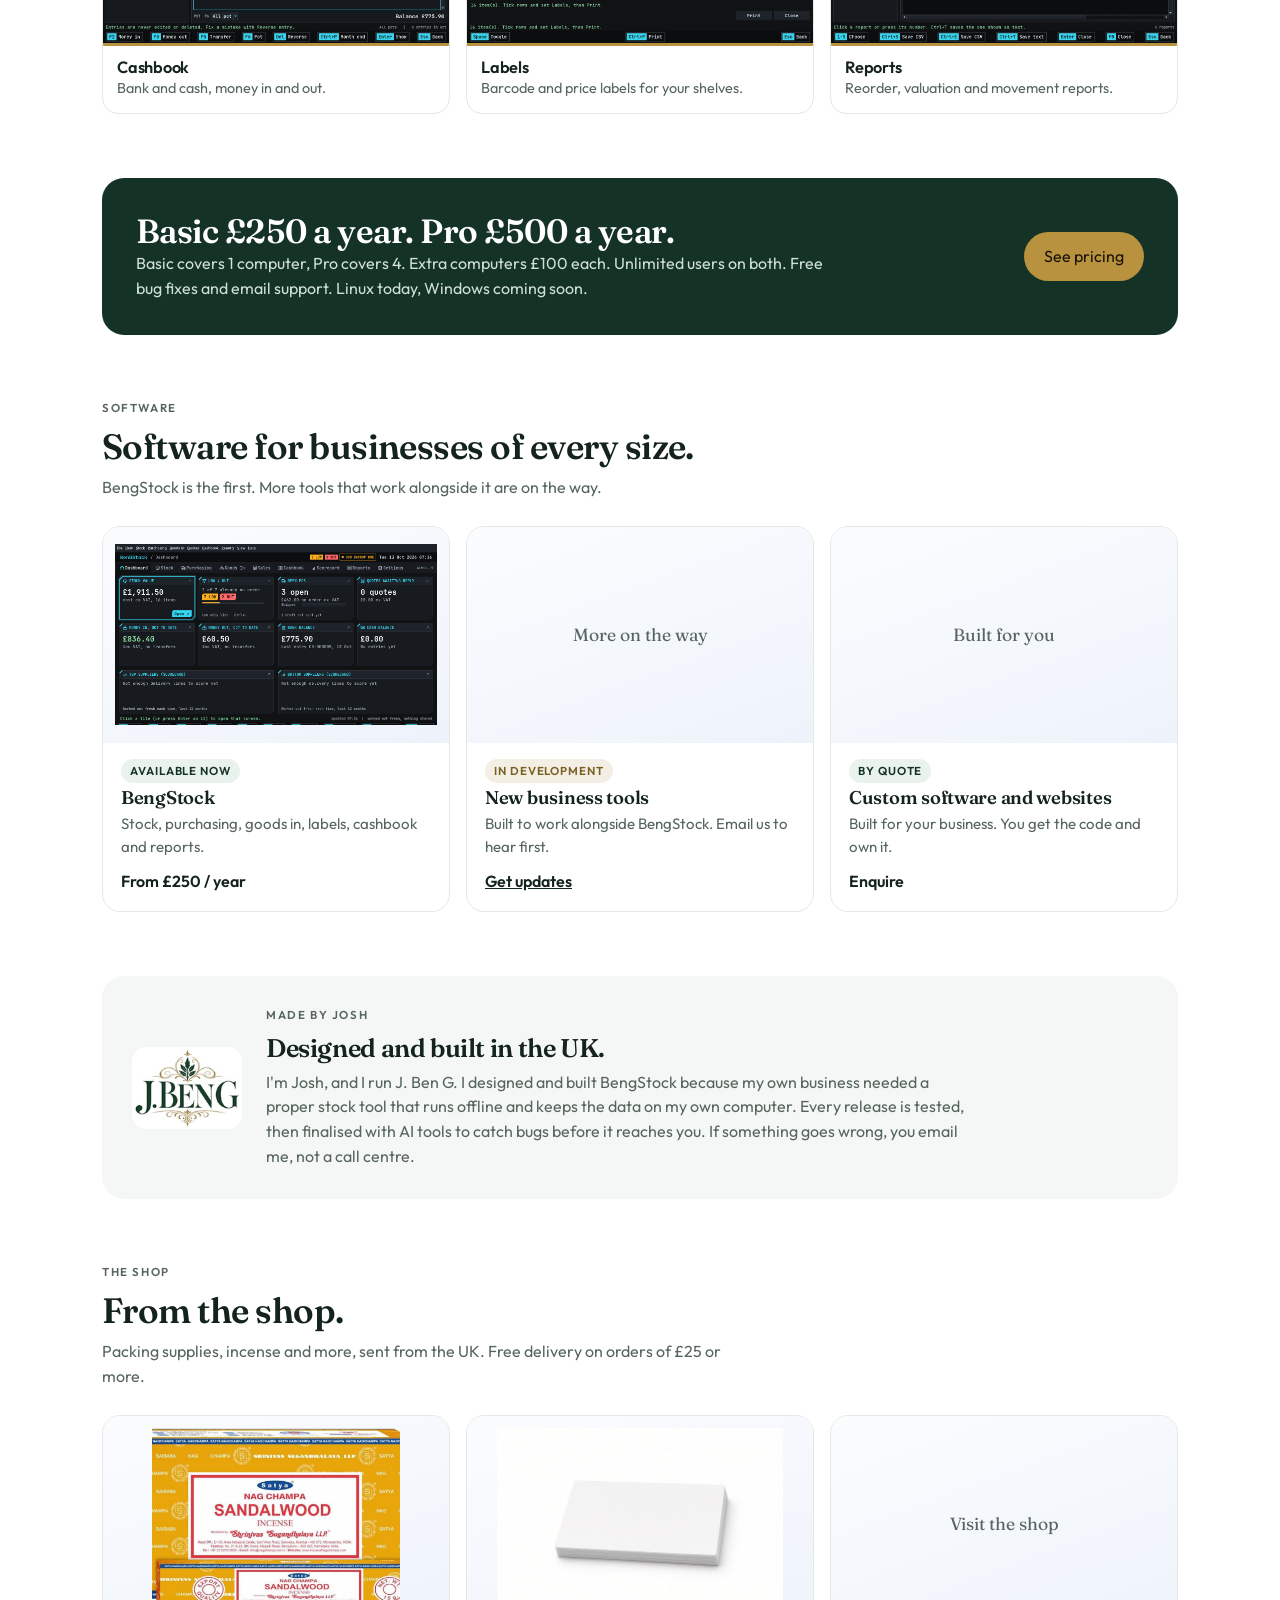
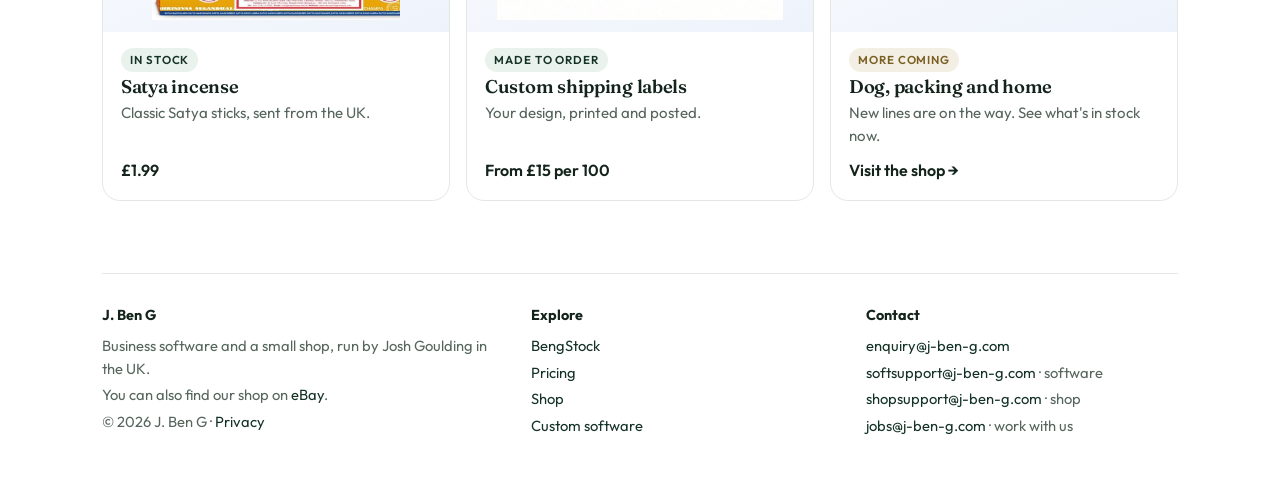
==== commit a73e10b4: "Copy: BengStock for businesses of every size" ====
--- a/index.html
+++ b/index.html
@@ -4,7 +4,7 @@
   <meta charset="UTF-8" />
   <meta name="viewport" content="width=device-width, initial-scale=1" />
   <title>J. Ben G · BengStock stock control software, made in the UK</title>
-  <meta name="description" content="J. Ben G makes BengStock: offline stock control software for small UK businesses. From £250 a year. Works offline. Unlimited staff users." />
+  <meta name="description" content="J. Ben G makes BengStock: offline stock control software for UK businesses of every size. From £250 a year. Works offline. Unlimited staff users." />
   <link rel="icon" href="img/logo-j-ben-g.png" />
   <link rel="preconnect" href="https://fonts.googleapis.com" />
   <link rel="preconnect" href="https://fonts.gstatic.com" crossorigin />
@@ -24,7 +24,7 @@
     <div class="wrap hero">
       <div>
         <p class="eyebrow">J. Ben G · Business software</p>
-        <h1>Offline stock control for small businesses.</h1>
+        <h1>Stock control for businesses of every size.</h1>
         <p class="lede">BengStock tracks your stock, purchase orders, deliveries, labels and cash, all on your own computer. No cloud needed. Plans from £250 a year.</p>
         <div class="ctas"><a class="btn" href="software.html">See BengStock</a><a class="btn ghost" href="software.html#pricing">Pricing</a></div>
         <div class="facts"><span>Works offline</span><span>Unlimited users</span><span>Your data stays yours</span><span>Made in the UK</span></div>
@@ -41,7 +41,7 @@
       </div>
     </section>
     <section class="block">
-      <div class="head"><p class="eyebrow">BengStock</p><h2>Everything a small stockroom needs, on one screen.</h2><p>From the first delivery to the last label. Click any tile on the dashboard to jump straight in.</p></div>
+      <div class="head"><p class="eyebrow">BengStock</p><h2>Everything your stockroom needs, on one screen.</h2><p>From the first delivery to the last label. Click any tile on the dashboard to jump straight in.</p></div>
       <div class="tiles">
         <figure class="tile"><picture><source srcset="img/bengstock/stock.webp" type="image/webp" /><img src="img/bengstock/stock.jpg" alt="BengStock stock screen" loading="lazy" width="1280" height="720" /></picture><figcaption><h3>Stock</h3><p>Every item with SKU, location, cost and price. Low and out flagged.</p></figcaption></figure>
         <figure class="tile"><picture><source srcset="img/bengstock/purchasing.webp" type="image/webp" /><img src="img/bengstock/purchasing.jpg" alt="BengStock purchasing screen" loading="lazy" width="1280" height="720" /></picture><figcaption><h3>Purchasing</h3><p>Raise, send and track purchase orders.</p></figcaption></figure>
@@ -58,7 +58,7 @@
       </div>
     </section>
     <section class="block" id="software">
-      <div class="head"><p class="eyebrow">Software</p><h2>Software for small businesses.</h2><p>BengStock is the first. More tools that work alongside it are on the way.</p></div>
+      <div class="head"><p class="eyebrow">Software</p><h2>Software for businesses of every size.</h2><p>BengStock is the first. More tools that work alongside it are on the way.</p></div>
       <div class="products">
         <a class="product-card" href="software.html"><div class="pic"><img src="img/bengstock/dashboard.jpg" alt="BengStock" loading="lazy" /></div><div class="body"><span class="tag">Available now</span><h3>BengStock</h3><p>Stock, purchasing, goods in, labels, cashbook and reports.</p><span class="price-line">From £250 / year</span></div></a>
         <div class="product-card"><div class="pic soon">More on the way</div><div class="body"><span class="tag soon">In development</span><h3>New business tools</h3><p>Built to work alongside BengStock. Email us to hear first.</p><span class="price-line"><a href="mailto:enquiry@j-ben-g.com?subject=New%20software%20updates">Get updates</a></span></div></div>
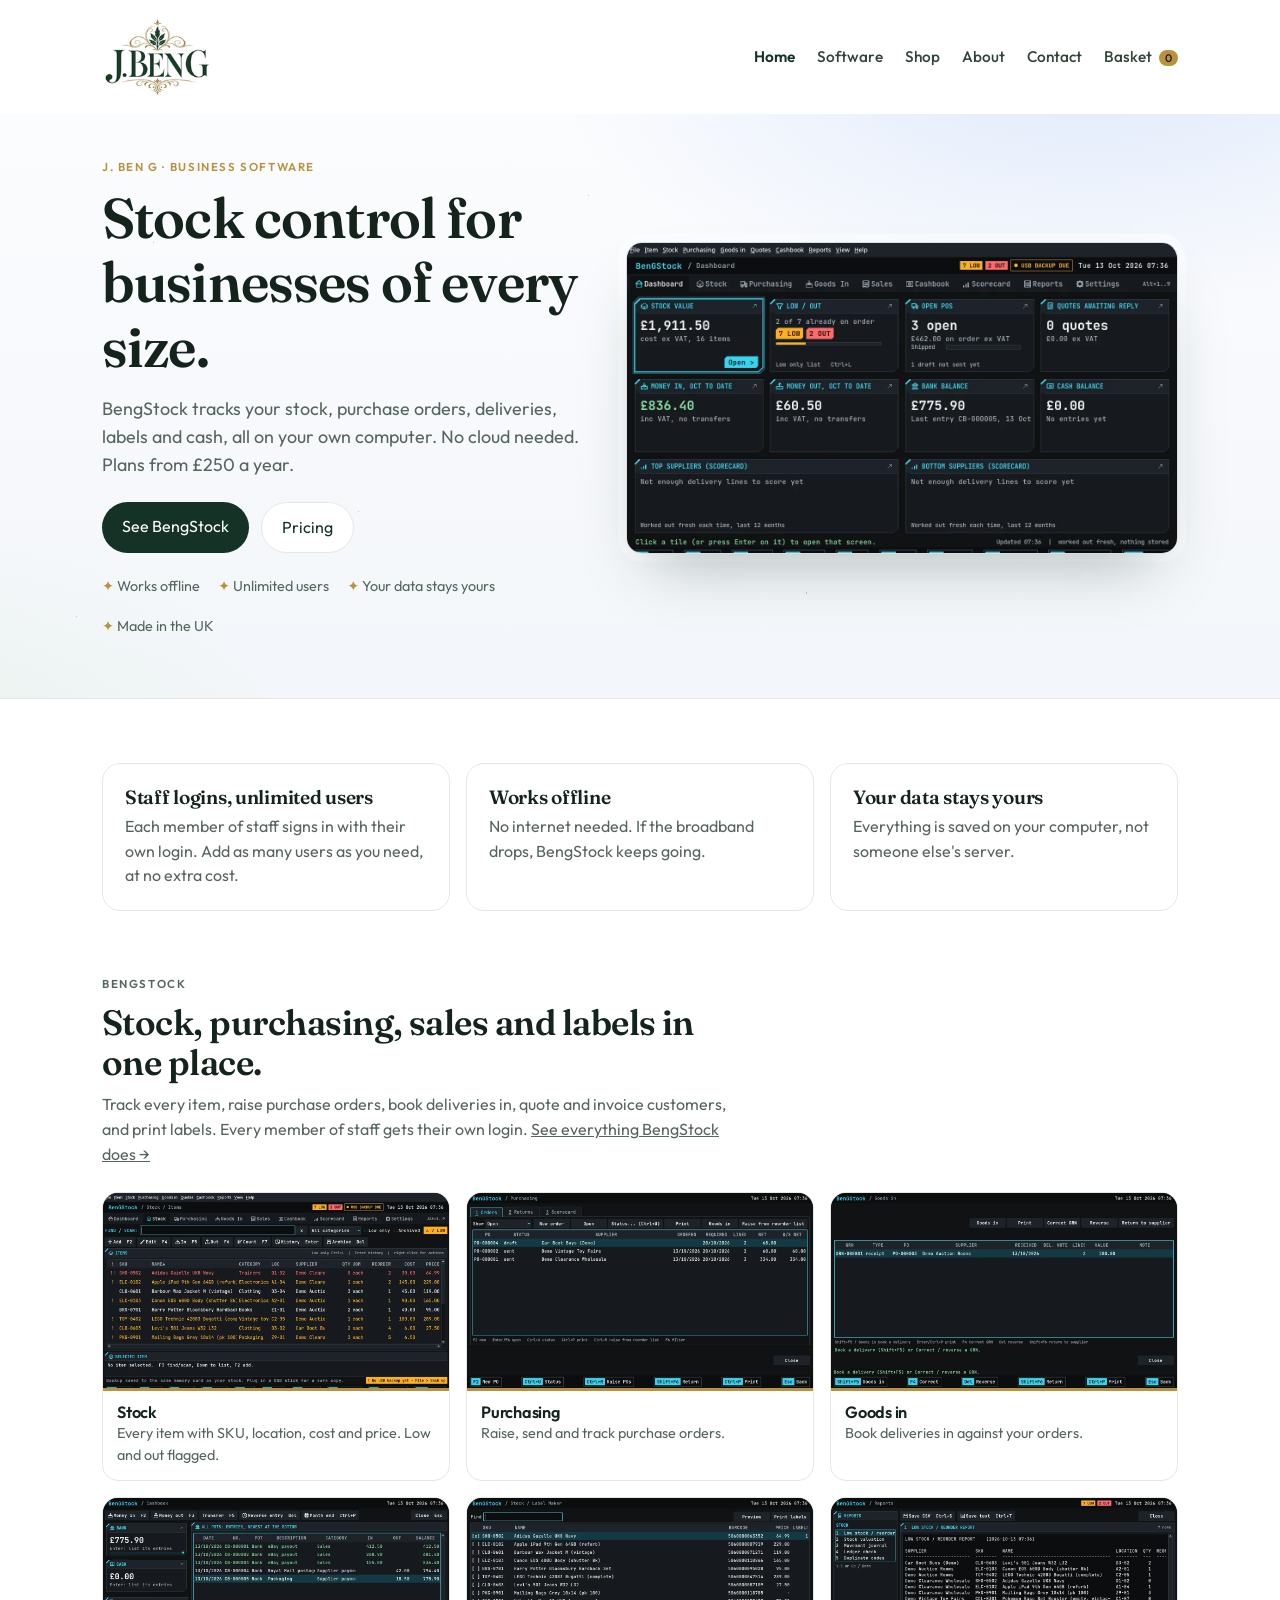
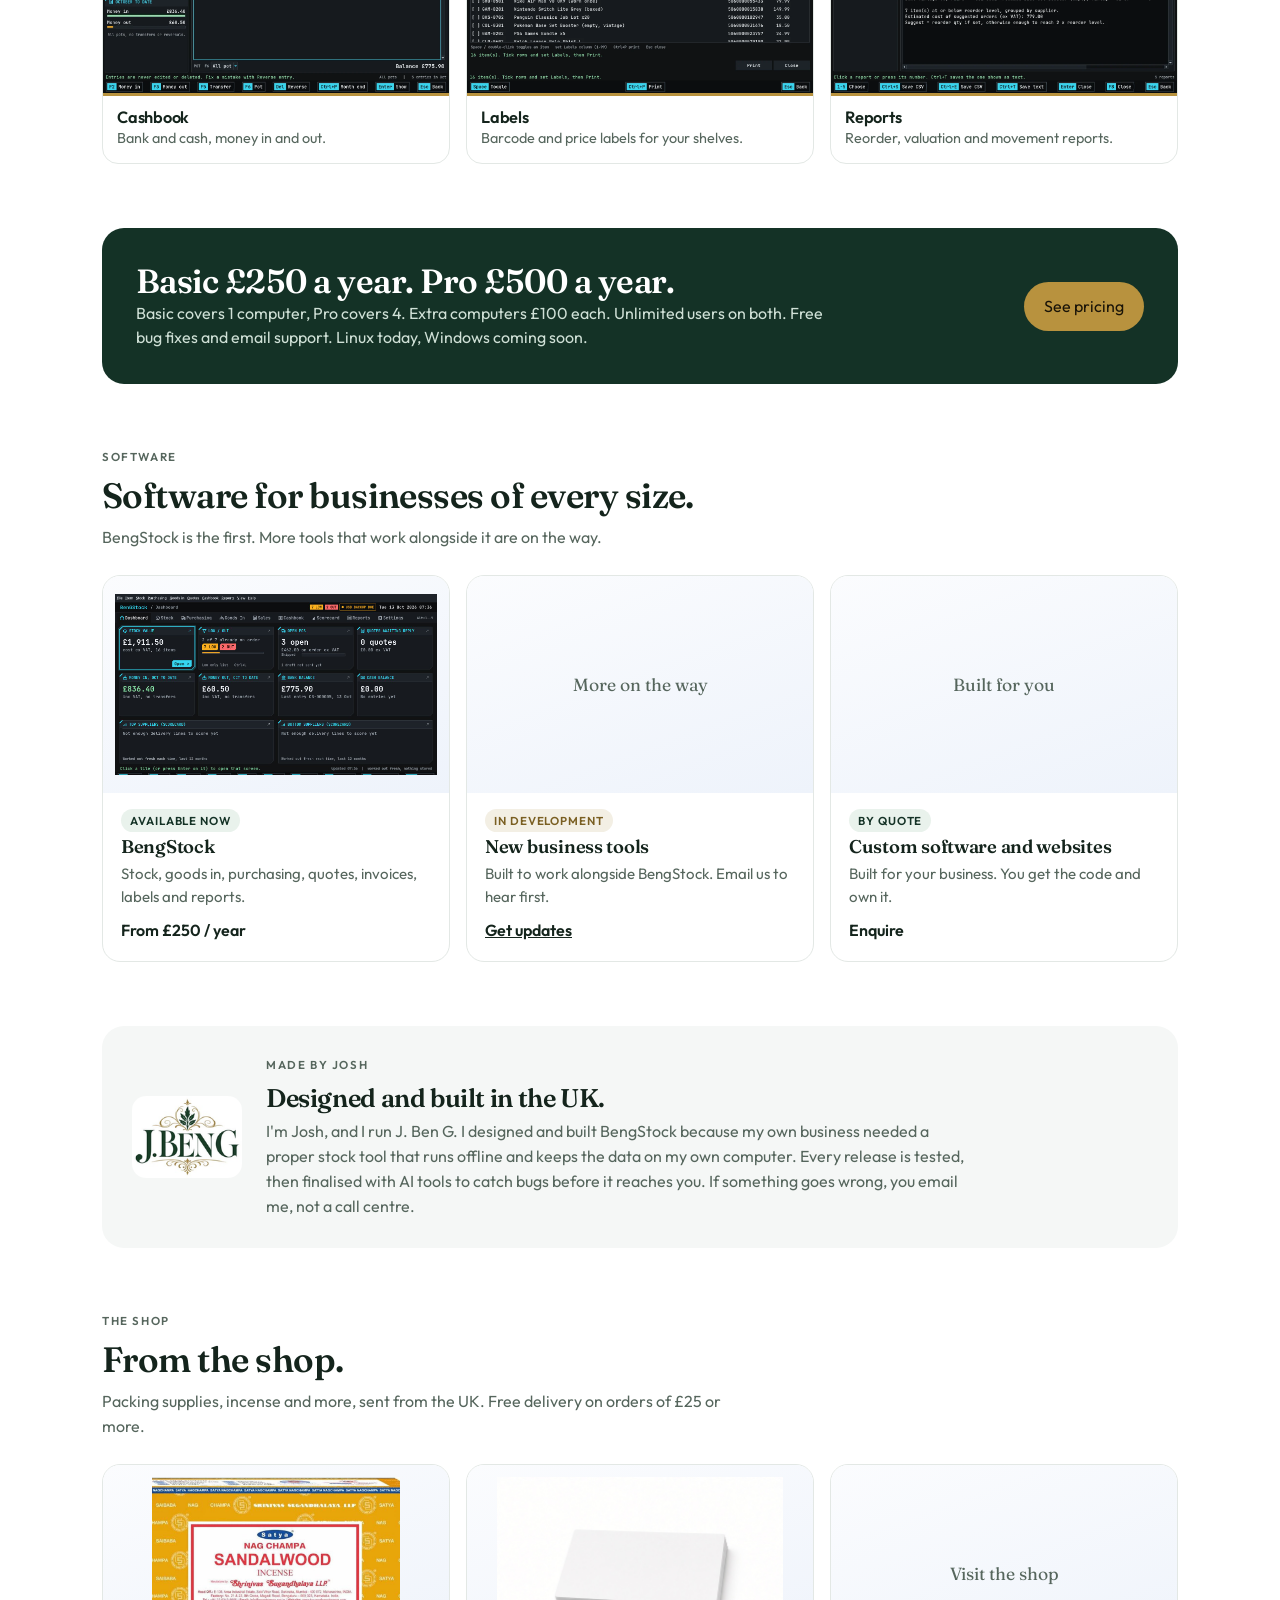
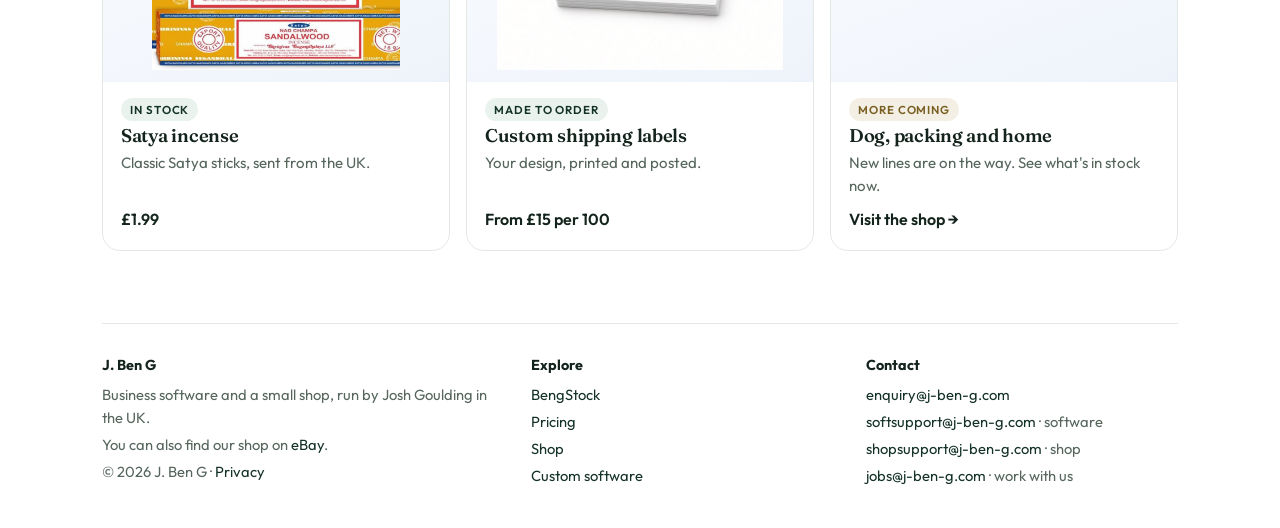
==== commit 2fca694f: "BengStock page: what it does by area, how it works, who it's for; tighter home section" ====
--- a/index.html
+++ b/index.html
@@ -41,7 +41,7 @@
       </div>
     </section>
     <section class="block">
-      <div class="head"><p class="eyebrow">BengStock</p><h2>Everything your stockroom needs, on one screen.</h2><p>From the first delivery to the last label. Click any tile on the dashboard to jump straight in.</p></div>
+      <div class="head"><p class="eyebrow">BengStock</p><h2>Stock, purchasing, sales and labels in one place.</h2><p>Track every item, raise purchase orders, book deliveries in, quote and invoice customers, and print labels. Every member of staff gets their own login. <a href="software.html#what">See everything BengStock does →</a></p></div>
       <div class="tiles">
         <figure class="tile"><picture><source srcset="img/bengstock/stock.webp" type="image/webp" /><img src="img/bengstock/stock.jpg" alt="BengStock stock screen" loading="lazy" width="1280" height="720" /></picture><figcaption><h3>Stock</h3><p>Every item with SKU, location, cost and price. Low and out flagged.</p></figcaption></figure>
         <figure class="tile"><picture><source srcset="img/bengstock/purchasing.webp" type="image/webp" /><img src="img/bengstock/purchasing.jpg" alt="BengStock purchasing screen" loading="lazy" width="1280" height="720" /></picture><figcaption><h3>Purchasing</h3><p>Raise, send and track purchase orders.</p></figcaption></figure>
@@ -60,7 +60,7 @@
     <section class="block" id="software">
       <div class="head"><p class="eyebrow">Software</p><h2>Software for businesses of every size.</h2><p>BengStock is the first. More tools that work alongside it are on the way.</p></div>
       <div class="products">
-        <a class="product-card" href="software.html"><div class="pic"><img src="img/bengstock/dashboard.jpg" alt="BengStock" loading="lazy" /></div><div class="body"><span class="tag">Available now</span><h3>BengStock</h3><p>Stock, purchasing, goods in, labels, cashbook and reports.</p><span class="price-line">From £250 / year</span></div></a>
+        <a class="product-card" href="software.html"><div class="pic"><img src="img/bengstock/dashboard.jpg" alt="BengStock" loading="lazy" /></div><div class="body"><span class="tag">Available now</span><h3>BengStock</h3><p>Stock, goods in, purchasing, quotes, invoices, labels and reports.</p><span class="price-line">From £250 / year</span></div></a>
         <div class="product-card"><div class="pic soon">More on the way</div><div class="body"><span class="tag soon">In development</span><h3>New business tools</h3><p>Built to work alongside BengStock. Email us to hear first.</p><span class="price-line"><a href="mailto:enquiry@j-ben-g.com?subject=New%20software%20updates">Get updates</a></span></div></div>
         <a class="product-card" href="#custom" id="custom"><div class="pic soon">Built for you</div><div class="body"><span class="tag">By quote</span><h3>Custom software and websites</h3><p>Built for your business. You get the code and own it.</p><span class="price-line">Enquire</span></div></a>
       </div>
--- a/style.css
+++ b/style.css
@@ -85,3 +85,14 @@
 a:focus-visible,button:focus-visible,summary:focus-visible{outline:2px solid var(--gold);outline-offset:3px;border-radius:6px}
 @media (prefers-reduced-motion:reduce){*{transition:none!important}}
 @media (max-width:860px){.hero,.cards3,.tiles,.products,.band,.pricing,.about,footer.foot{grid-template-columns:1fr}.soon-list{grid-template-columns:1fr 1fr}.band .btn{justify-self:start}nav{gap:14px}.hero{padding-top:24px;padding-bottom:40px;gap:28px}}
+.areas{display:grid;grid-template-columns:repeat(auto-fit,minmax(240px,1fr));gap:16px}
+.area{border:1px solid var(--line);border-radius:18px;padding:22px;background:#fff}
+.area h3{font-size:1.2rem;margin-bottom:10px}
+.area ul{list-style:none}.area li{padding:4px 0 4px 20px;position:relative;color:#31443a}
+.area li:before{content:"✦";position:absolute;left:0;color:var(--gold);font-size:.8rem;top:7px}
+.steps{display:grid;grid-template-columns:repeat(3,1fr);gap:16px;counter-reset:s}
+.step{border:1px solid var(--line);border-radius:18px;padding:22px;background:linear-gradient(160deg,#fbfcfe,#eef3fb)}
+.step:before{counter-increment:s;content:counter(s);display:inline-flex;width:34px;height:34px;border-radius:50%;background:var(--green);color:#fff;align-items:center;justify-content:center;font-weight:700;margin-bottom:10px}
+.step h3{font-size:1.15rem;margin-bottom:4px}.step p{color:var(--muted)}
+.summary{font-size:1.25rem;font-family:Fraunces,serif;max-width:44rem;margin-top:8px}
+@media (max-width:860px){.steps{grid-template-columns:1fr}}
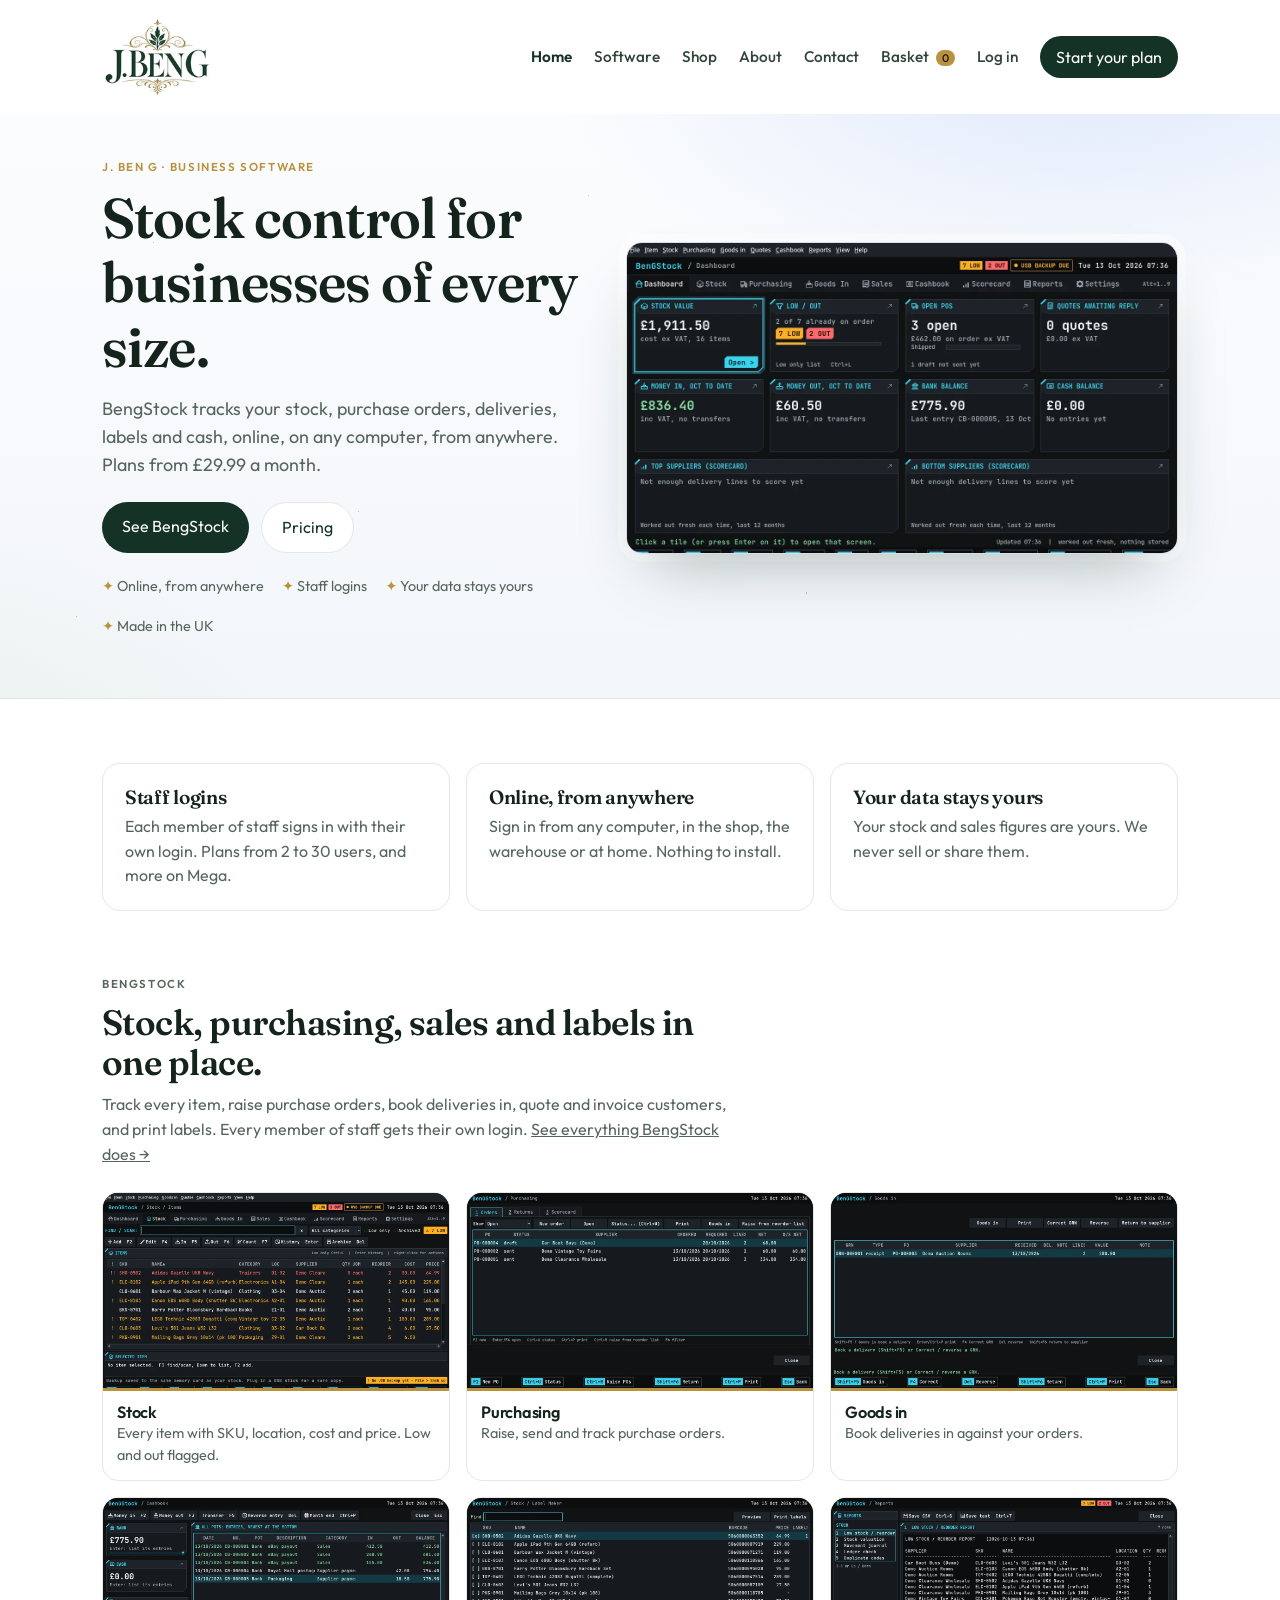
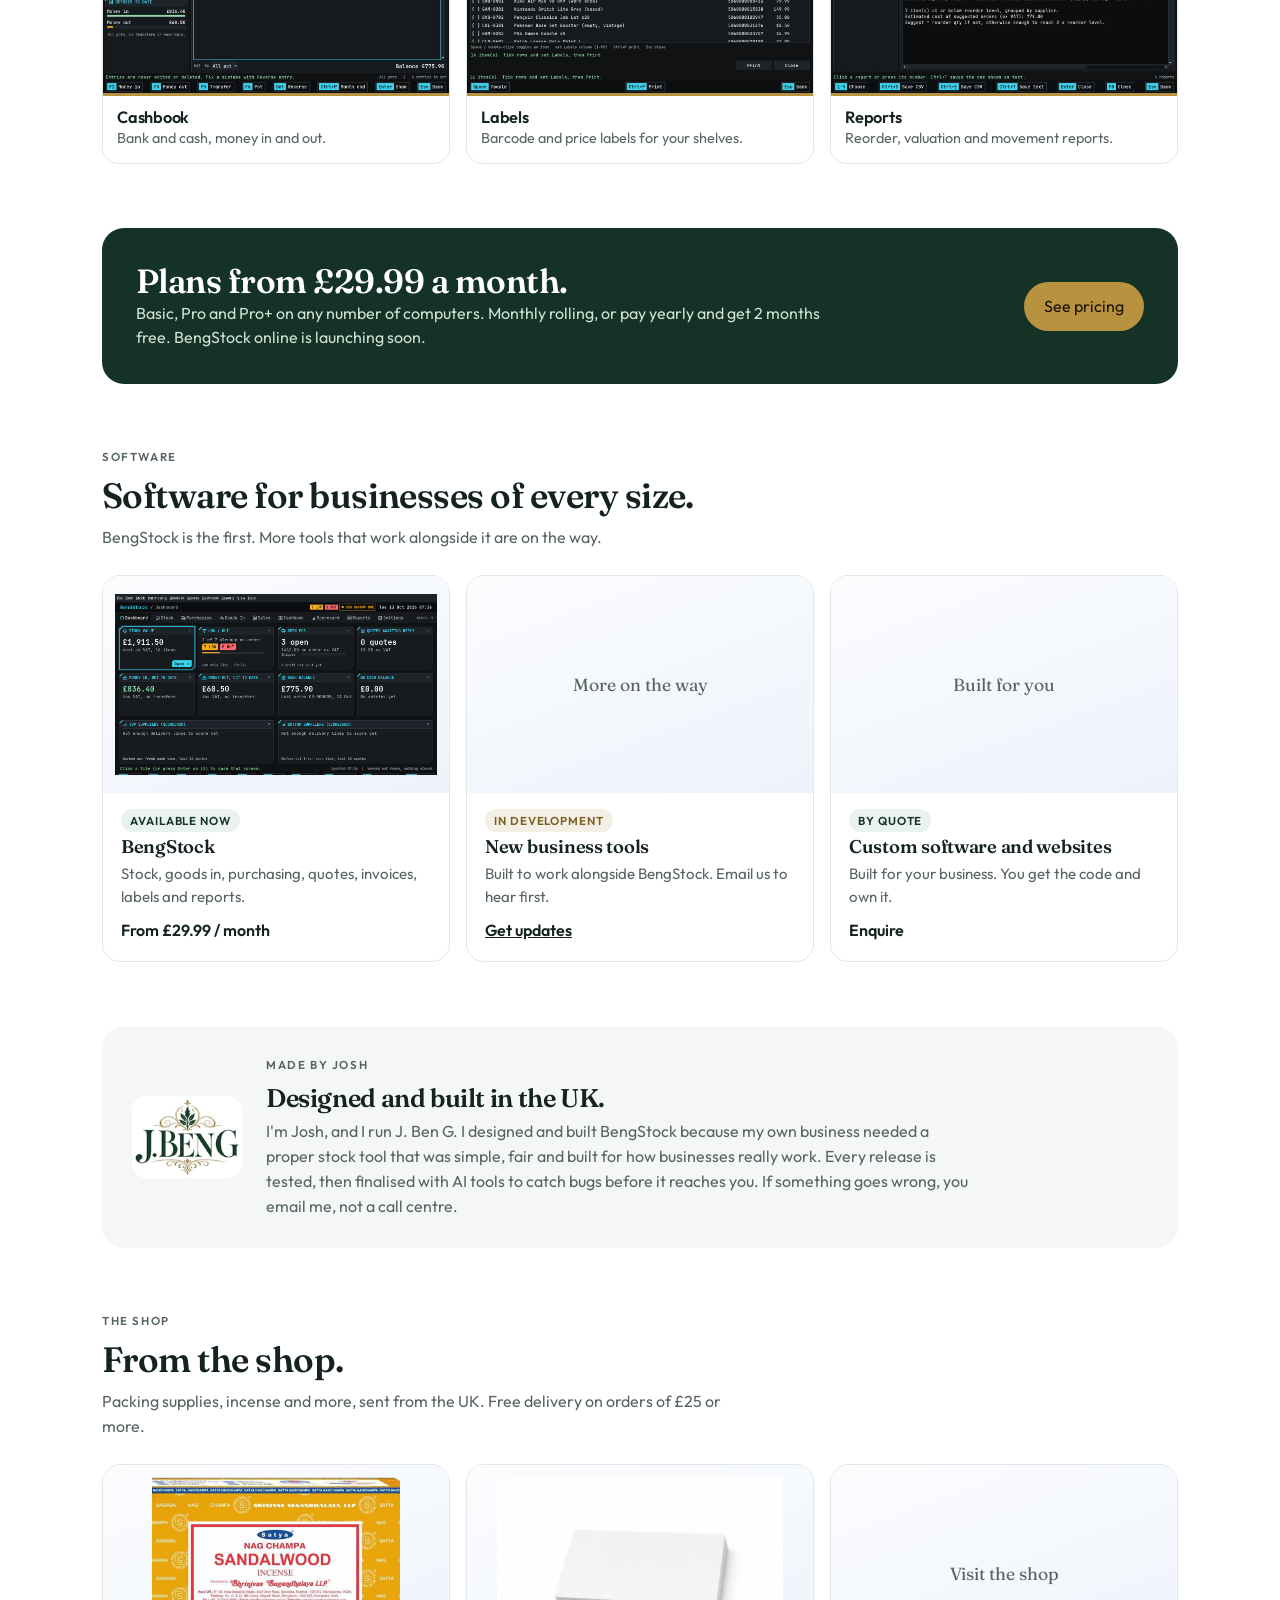
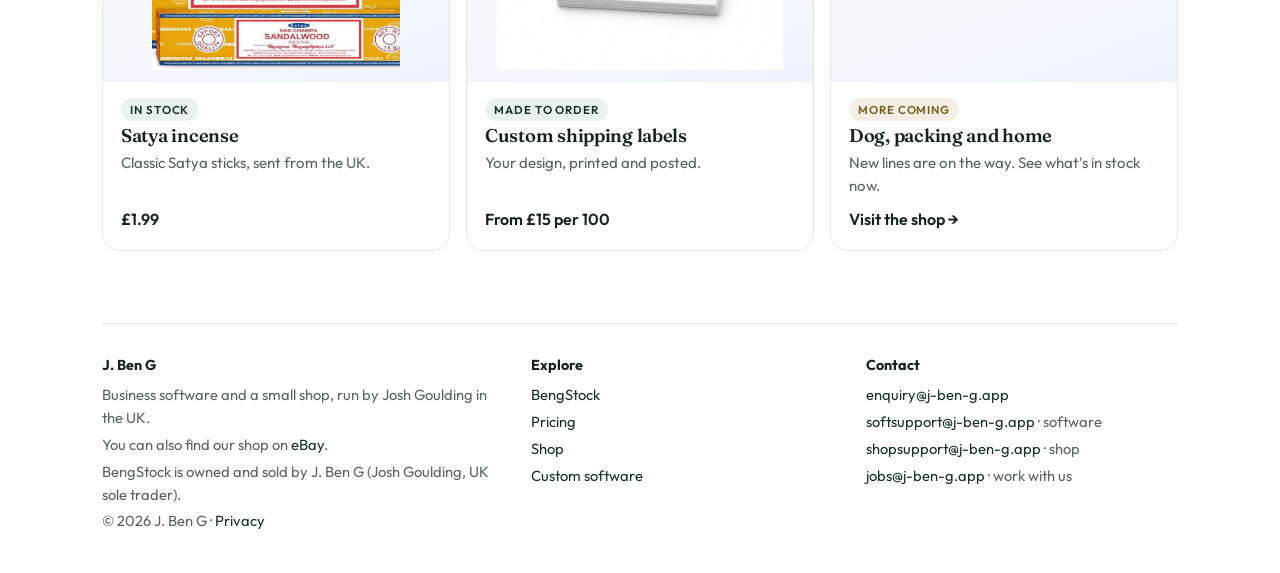
==== commit eea2a9c7: "BengStock online: monthly/yearly SaaS plans, launch-soon interest section, remove old BengStock chec" ====
--- a/index.html
+++ b/index.html
@@ -4,7 +4,7 @@
   <meta charset="UTF-8" />
   <meta name="viewport" content="width=device-width, initial-scale=1" />
   <title>J. Ben G · BengStock stock control software, made in the UK</title>
-  <meta name="description" content="J. Ben G makes BengStock: offline stock control software for UK businesses of every size. From £250 a year. Works offline. Unlimited staff users." />
+  <meta name="description" content="J. Ben G makes BengStock: online stock control software for UK businesses of every size. Use it on any computer, from anywhere. Plans from £29.99 a month." />
   <link rel="icon" href="img/logo-j-ben-g.png" />
   <link rel="preconnect" href="https://fonts.googleapis.com" />
   <link rel="preconnect" href="https://fonts.gstatic.com" crossorigin />
@@ -16,7 +16,7 @@
   <div class="wrap">
     <header class="top">
       <a href="index.html" aria-label="J. Ben G home"><img src="img/logo-j-ben-g.png" alt="J. Ben G" width="92" height="69" /></a>
-      <nav aria-label="Main"><a href="index.html" aria-current="page">Home</a><a href="software.html">Software</a><a href="shop.html">Shop</a><a href="index.html#about">About</a><a href="index.html#contact">Contact</a><a href="basket.html">Basket <span class="count" data-count>0</span></a></nav>
+      <nav aria-label="Main"><a href="index.html" aria-current="page">Home</a><a href="software.html">Software</a><a href="shop.html">Shop</a><a href="index.html#about">About</a><a href="index.html#contact">Contact</a><a href="basket.html">Basket <span class="count" data-count>0</span></a><a href="software.html#launch">Log in</a><a class="btn" style="padding:9px 16px" href="software.html#launch">Start your plan</a></nav>
     </header>
   </div>
   <main id="main">
@@ -25,9 +25,9 @@
       <div>
         <p class="eyebrow">J. Ben G · Business software</p>
         <h1>Stock control for businesses of every size.</h1>
-        <p class="lede">BengStock tracks your stock, purchase orders, deliveries, labels and cash, all on your own computer. No cloud needed. Plans from £250 a year.</p>
+        <p class="lede">BengStock tracks your stock, purchase orders, deliveries, labels and cash, online, on any computer, from anywhere. Plans from £29.99 a month.</p>
         <div class="ctas"><a class="btn" href="software.html">See BengStock</a><a class="btn ghost" href="software.html#pricing">Pricing</a></div>
-        <div class="facts"><span>Works offline</span><span>Unlimited users</span><span>Your data stays yours</span><span>Made in the UK</span></div>
+        <div class="facts"><span>Online, from anywhere</span><span>Staff logins</span><span>Your data stays yours</span><span>Made in the UK</span></div>
       </div>
       <div><picture><source srcset="img/bengstock/dashboard.webp" type="image/webp" /><img class="shot" src="img/bengstock/dashboard.jpg" alt="BengStock dashboard" width="1280" height="720" /></picture></div>
     </div>
@@ -35,9 +35,9 @@
   <div class="wrap">
     <section class="block">
       <div class="cards3">
-        <div class="card"><h3>Staff logins, unlimited users</h3><p>Each member of staff signs in with their own login. Add as many users as you need, at no extra cost.</p></div>
-        <div class="card"><h3>Works offline</h3><p>No internet needed. If the broadband drops, BengStock keeps going.</p></div>
-        <div class="card"><h3>Your data stays yours</h3><p>Everything is saved on your computer, not someone else's server.</p></div>
+        <div class="card"><h3>Staff logins</h3><p>Each member of staff signs in with their own login. Plans from 2 to 30 users, and more on Mega.</p></div>
+        <div class="card"><h3>Online, from anywhere</h3><p>Sign in from any computer, in the shop, the warehouse or at home. Nothing to install.</p></div>
+        <div class="card"><h3>Your data stays yours</h3><p>Your stock and sales figures are yours. We never sell or share them.</p></div>
       </div>
     </section>
     <section class="block">
@@ -53,22 +53,22 @@
     </section>
     <section class="block">
       <div class="band">
-        <div><h2>Basic £250 a year. Pro £500 a year.</h2><p>Basic covers 1 computer, Pro covers 4. Extra computers £100 each. Unlimited users on both. Free bug fixes and email support. Linux today, Windows coming soon.</p></div>
+        <div><h2>Plans from £29.99 a month.</h2><p>Basic, Pro and Pro+ on any number of computers. Monthly rolling, or pay yearly and get 2 months free. BengStock online is launching soon.</p></div>
         <a class="btn" href="software.html#pricing">See pricing</a>
       </div>
     </section>
     <section class="block" id="software">
       <div class="head"><p class="eyebrow">Software</p><h2>Software for businesses of every size.</h2><p>BengStock is the first. More tools that work alongside it are on the way.</p></div>
       <div class="products">
-        <a class="product-card" href="software.html"><div class="pic"><img src="img/bengstock/dashboard.jpg" alt="BengStock" loading="lazy" /></div><div class="body"><span class="tag">Available now</span><h3>BengStock</h3><p>Stock, goods in, purchasing, quotes, invoices, labels and reports.</p><span class="price-line">From £250 / year</span></div></a>
-        <div class="product-card"><div class="pic soon">More on the way</div><div class="body"><span class="tag soon">In development</span><h3>New business tools</h3><p>Built to work alongside BengStock. Email us to hear first.</p><span class="price-line"><a href="mailto:enquiry@j-ben-g.com?subject=New%20software%20updates">Get updates</a></span></div></div>
+        <a class="product-card" href="software.html"><div class="pic"><img src="img/bengstock/dashboard.jpg" alt="BengStock" loading="lazy" /></div><div class="body"><span class="tag">Available now</span><h3>BengStock</h3><p>Stock, goods in, purchasing, quotes, invoices, labels and reports.</p><span class="price-line">From £29.99 / month</span></div></a>
+        <div class="product-card"><div class="pic soon">More on the way</div><div class="body"><span class="tag soon">In development</span><h3>New business tools</h3><p>Built to work alongside BengStock. Email us to hear first.</p><span class="price-line"><a href="mailto:enquiry@j-ben-g.app?subject=New%20software%20updates">Get updates</a></span></div></div>
         <a class="product-card" href="#custom" id="custom"><div class="pic soon">Built for you</div><div class="body"><span class="tag">By quote</span><h3>Custom software and websites</h3><p>Built for your business. You get the code and own it.</p><span class="price-line">Enquire</span></div></a>
       </div>
     </section>
     <section class="block" id="about">
       <div class="about">
         <img src="img/logo-j-ben-g.png" alt="" width="110" height="82" />
-        <div><p class="eyebrow">Made by Josh</p><h2>Designed and built in the UK.</h2><p>I'm Josh, and I run J. Ben G. I designed and built BengStock because my own business needed a proper stock tool that runs offline and keeps the data on my own computer. Every release is tested, then finalised with AI tools to catch bugs before it reaches you. If something goes wrong, you email me, not a call centre.</p></div>
+        <div><p class="eyebrow">Made by Josh</p><h2>Designed and built in the UK.</h2><p>I'm Josh, and I run J. Ben G. I designed and built BengStock because my own business needed a proper stock tool that was simple, fair and built for how businesses really work. Every release is tested, then finalised with AI tools to catch bugs before it reaches you. If something goes wrong, you email me, not a call centre.</p></div>
       </div>
     </section>
     <section class="block">
@@ -87,6 +87,7 @@
         <h4>J. Ben G</h4>
         <p>Business software and a small shop, run by Josh Goulding in the UK.</p>
         <p>You can also find our shop on <a href="https://www.ebay.co.uk/usr/j.bengukshop" target="_blank" rel="noopener">eBay</a>.</p>
+        <p>BengStock is owned and sold by J. Ben G (Josh Goulding, UK sole trader).</p>
         <p>© 2026 J. Ben G · <a href="privacy.html">Privacy</a></p>
       </div>
       <div>
@@ -98,10 +99,10 @@
       </div>
       <div>
         <h4>Contact</h4>
-        <p><a href="mailto:enquiry@j-ben-g.com">enquiry@j-ben-g.com</a></p>
-        <p><a href="mailto:softsupport@j-ben-g.com">softsupport@j-ben-g.com</a> · software</p>
-        <p><a href="mailto:shopsupport@j-ben-g.com">shopsupport@j-ben-g.com</a> · shop</p>
-        <p><a href="mailto:jobs@j-ben-g.com">jobs@j-ben-g.com</a> · work with us</p>
+        <p><a href="mailto:enquiry@j-ben-g.app">enquiry@j-ben-g.app</a></p>
+        <p><a href="mailto:softsupport@j-ben-g.app">softsupport@j-ben-g.app</a> · software</p>
+        <p><a href="mailto:shopsupport@j-ben-g.app">shopsupport@j-ben-g.app</a> · shop</p>
+        <p><a href="mailto:jobs@j-ben-g.app">jobs@j-ben-g.app</a> · work with us</p>
       </div>
     </footer>
   </div>
--- a/style.css
+++ b/style.css
@@ -96,3 +96,11 @@
 .step h3{font-size:1.15rem;margin-bottom:4px}.step p{color:var(--muted)}
 .summary{font-size:1.25rem;font-family:Fraunces,serif;max-width:44rem;margin-top:8px}
 @media (max-width:860px){.steps{grid-template-columns:1fr}}
+.plans4{display:grid;grid-template-columns:repeat(auto-fit,minmax(230px,1fr));gap:16px}
+.plans4 .price-box{max-width:none;padding:24px;display:flex;flex-direction:column}
+.plans4 .price-box ul{flex:1}.plans4 .amt{font-size:2.4rem}
+.plans4 .btn{text-align:center}
+.amt .per{font-family:Outfit;font-size:1rem;color:var(--muted);font-weight:500}
+[hidden]{display:none!important}
+.plans4 .amt{line-height:1.1;margin:6px 0 4px}.plans4 .amt .per{display:block;margin-top:4px}
+.price-box .amt span.p-month:not(.per),.price-box .amt span.p-year:not(.per){font-family:Fraunces,Georgia,serif;font-size:inherit;color:var(--ink);font-weight:600}
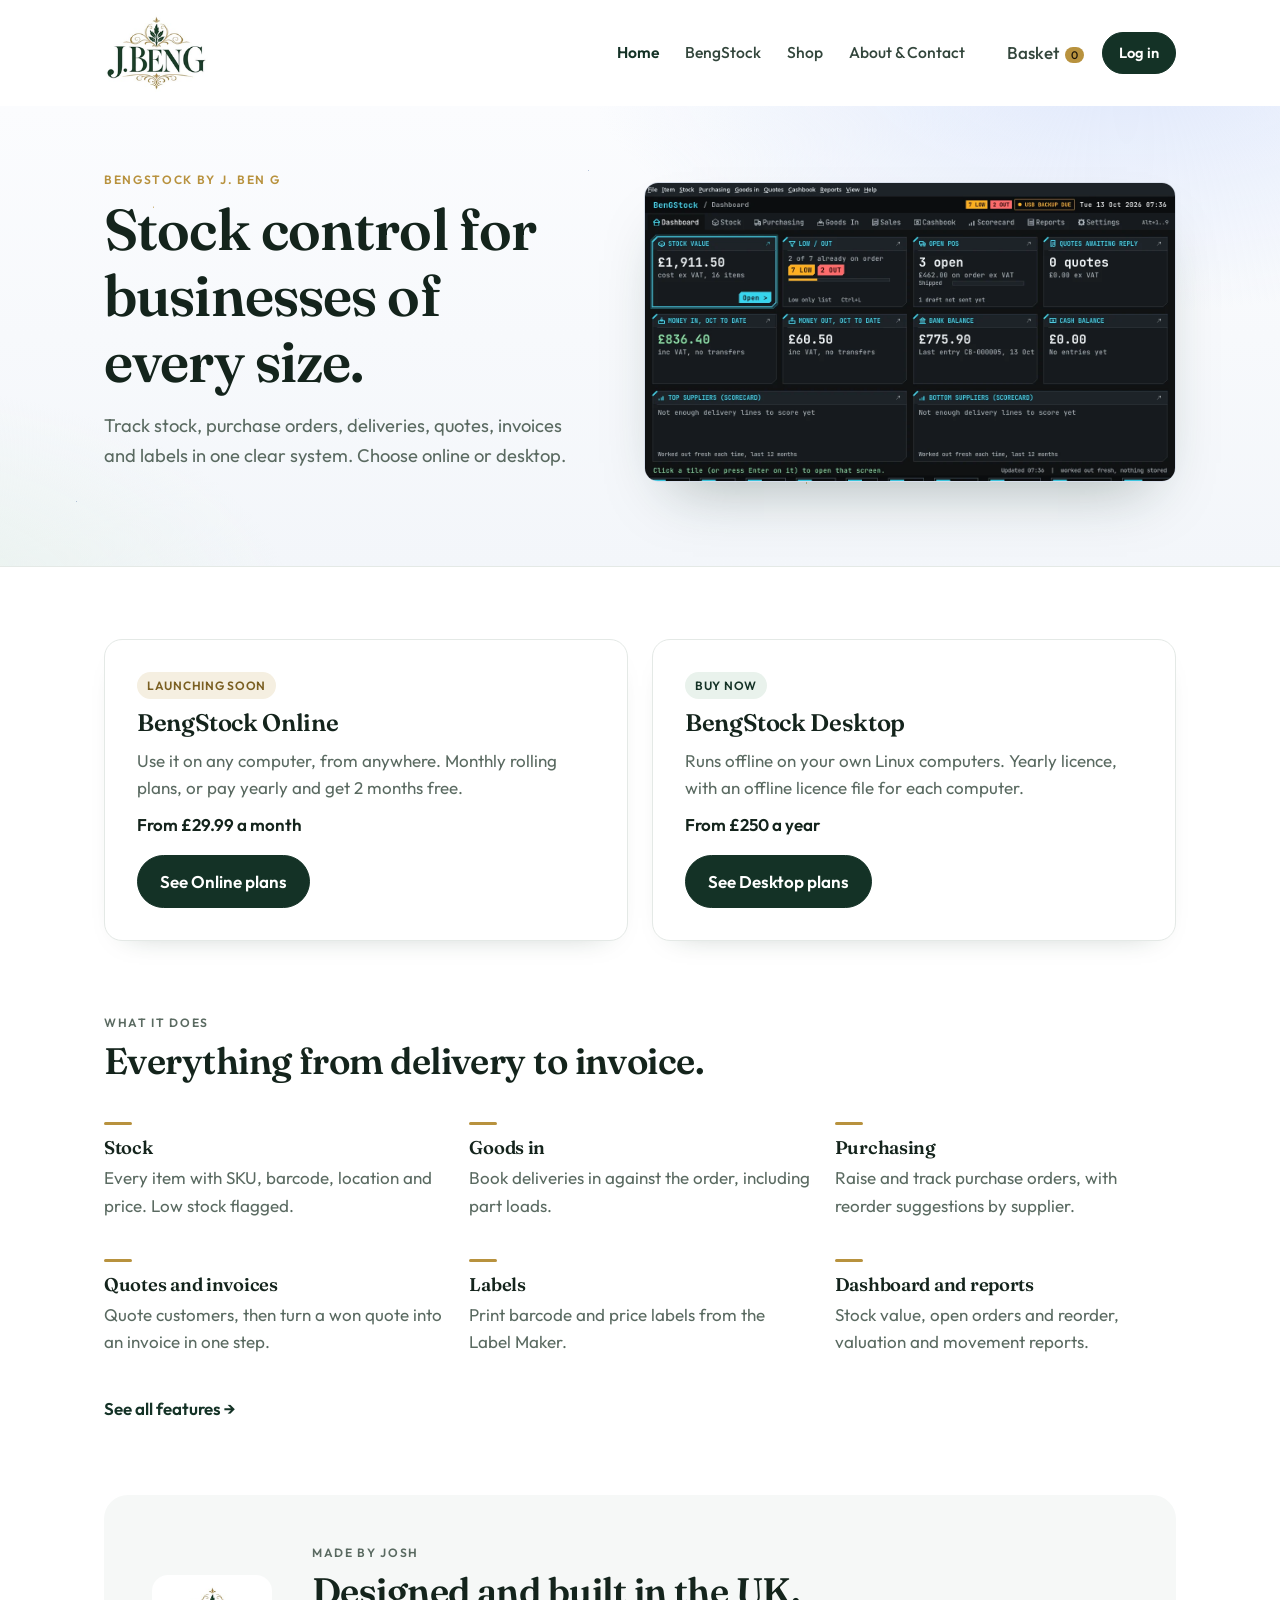
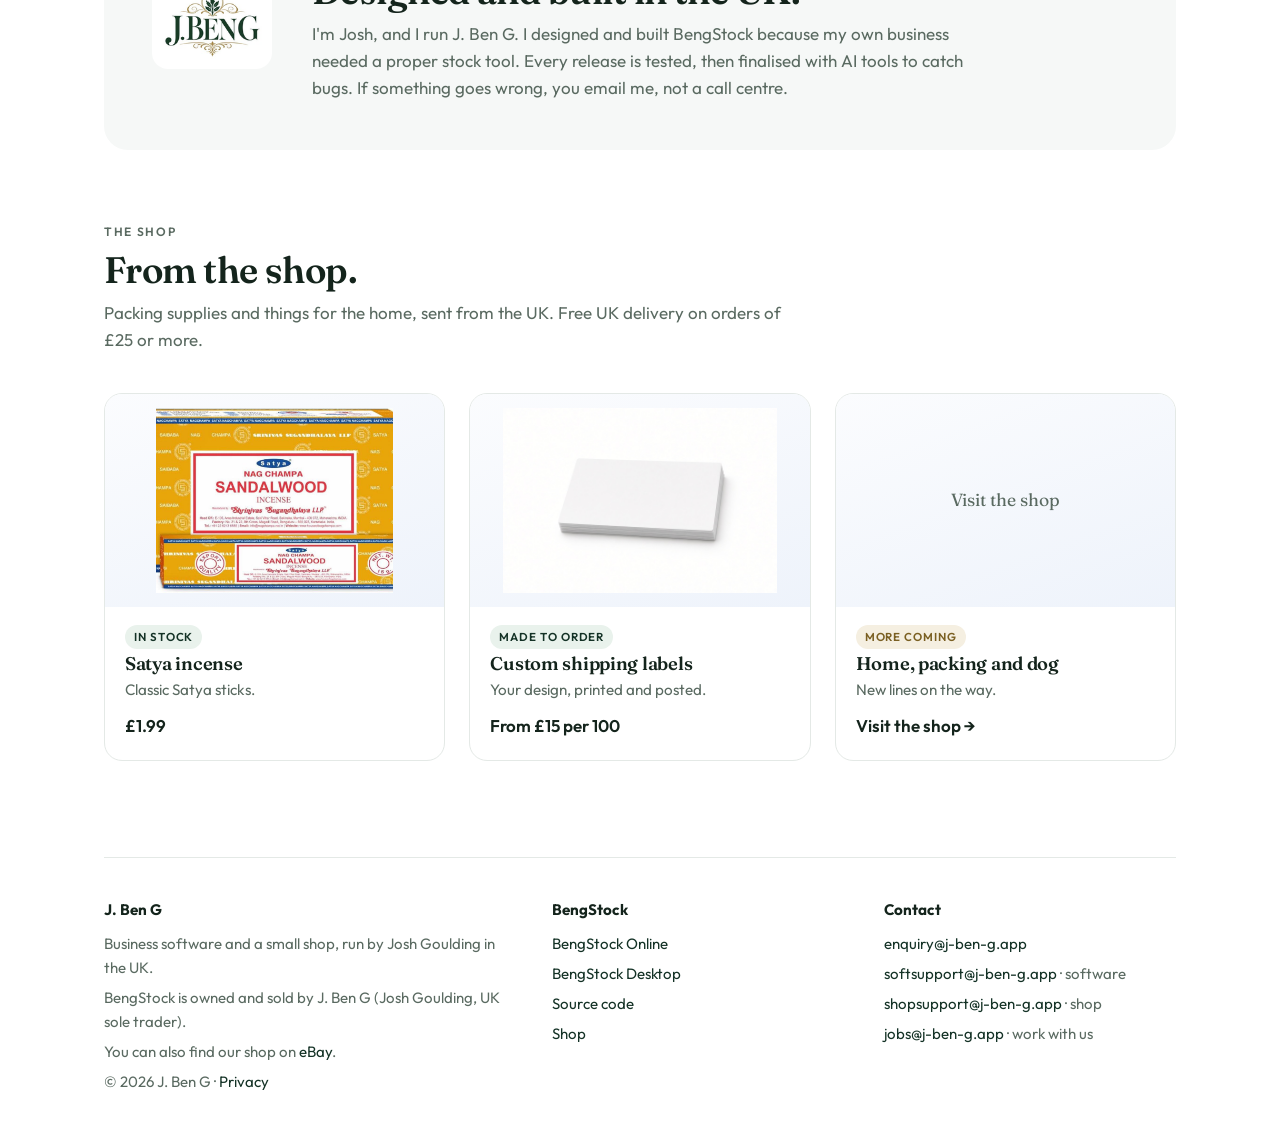
==== commit fd969af7: "Redesign: clear home with Online/Desktop paths; BengStock page tabs (Online | Desktop | Source code)" ====
--- a/index.html
+++ b/index.html
@@ -3,8 +3,8 @@
 <head>
   <meta charset="UTF-8" />
   <meta name="viewport" content="width=device-width, initial-scale=1" />
-  <title>J. Ben G · BengStock stock control software, made in the UK</title>
-  <meta name="description" content="J. Ben G makes BengStock: online stock control software for UK businesses of every size. Use it on any computer, from anywhere. Plans from £29.99 a month." />
+  <title>J. Ben G · BengStock stock control for businesses of every size</title>
+  <meta name="description" content="BengStock by J. Ben G: stock control for businesses of every size. BengStock Online from £29.99 a month (launching soon) or BengStock Desktop for Linux from £250 a year." />
   <link rel="icon" href="img/logo-j-ben-g.png" />
   <link rel="preconnect" href="https://fonts.googleapis.com" />
   <link rel="preconnect" href="https://fonts.gstatic.com" crossorigin />
@@ -15,68 +15,69 @@
   <a class="skip" href="#main">Skip to content</a>
   <div class="wrap">
     <header class="top">
-      <a href="index.html" aria-label="J. Ben G home"><img src="img/logo-j-ben-g.png" alt="J. Ben G" width="92" height="69" /></a>
-      <nav aria-label="Main"><a href="index.html" aria-current="page">Home</a><a href="software.html">Software</a><a href="shop.html">Shop</a><a href="index.html#about">About</a><a href="index.html#contact">Contact</a><a href="basket.html">Basket <span class="count" data-count>0</span></a><a href="software.html#launch">Log in</a><a class="btn" style="padding:9px 16px" href="software.html#launch">Start your plan</a></nav>
+      <a class="logo" href="index.html" aria-label="J. Ben G home"><img src="img/logo-j-ben-g.png" alt="J. Ben G" width="104" height="78" /></a>
+      <nav class="main" aria-label="Main"><a href="index.html" aria-current="page">Home</a><a href="software.html">BengStock</a><a href="shop.html">Shop</a><a href="index.html#contact">About & Contact</a></nav>
+      <div class="actions"><a class="basket" href="basket.html">Basket <span class="count" data-count>0</span></a><a class="btn small" href="software.html#online">Log in</a></div>
     </header>
   </div>
   <main id="main">
   <section class="space">
     <div class="wrap hero">
       <div>
-        <p class="eyebrow">J. Ben G · Business software</p>
+        <p class="eyebrow">BengStock by J. Ben G</p>
         <h1>Stock control for businesses of every size.</h1>
-        <p class="lede">BengStock tracks your stock, purchase orders, deliveries, labels and cash, online, on any computer, from anywhere. Plans from £29.99 a month.</p>
-        <div class="ctas"><a class="btn" href="software.html">See BengStock</a><a class="btn ghost" href="software.html#pricing">Pricing</a></div>
-        <div class="facts"><span>Online, from anywhere</span><span>Staff logins</span><span>Your data stays yours</span><span>Made in the UK</span></div>
+        <p class="lede">Track stock, purchase orders, deliveries, quotes, invoices and labels in one clear system. Choose online or desktop.</p>
       </div>
-      <div><picture><source srcset="img/bengstock/dashboard.webp" type="image/webp" /><img class="shot" src="img/bengstock/dashboard.jpg" alt="BengStock dashboard" width="1280" height="720" /></picture></div>
+      <div><picture><source srcset="img/bengstock/dashboard.webp" type="image/webp" /><img class="shot" src="img/bengstock/dashboard.jpg" alt="BengStock dashboard showing stock value, low stock and open orders" width="1280" height="720" /></picture></div>
     </div>
   </section>
   <div class="wrap">
-    <section class="block">
-      <div class="cards3">
-        <div class="card"><h3>Staff logins</h3><p>Each member of staff signs in with their own login. Plans from 2 to 30 users, and more on Mega.</p></div>
-        <div class="card"><h3>Online, from anywhere</h3><p>Sign in from any computer, in the shop, the warehouse or at home. Nothing to install.</p></div>
-        <div class="card"><h3>Your data stays yours</h3><p>Your stock and sales figures are yours. We never sell or share them.</p></div>
+    <section class="block" aria-label="Choose BengStock Online or Desktop">
+      <div class="paths">
+        <div class="path">
+          <span class="pill gold">Launching soon</span>
+          <h3>BengStock Online</h3>
+          <p>Use it on any computer, from anywhere. Monthly rolling plans, or pay yearly and get 2 months free.</p>
+          <p class="price">From £29.99 a month</p>
+          <a class="btn" href="software.html#online">See Online plans</a>
+        </div>
+        <div class="path">
+          <span class="pill">Buy now</span>
+          <h3>BengStock Desktop</h3>
+          <p>Runs offline on your own Linux computers. Yearly licence, with an offline licence file for each computer.</p>
+          <p class="price">From £250 a year</p>
+          <a class="btn" href="software.html#desktop">See Desktop plans</a>
+        </div>
       </div>
     </section>
     <section class="block">
-      <div class="head"><p class="eyebrow">BengStock</p><h2>Stock, purchasing, sales and labels in one place.</h2><p>Track every item, raise purchase orders, book deliveries in, quote and invoice customers, and print labels. Every member of staff gets their own login. <a href="software.html#what">See everything BengStock does →</a></p></div>
-      <div class="tiles">
-        <figure class="tile"><picture><source srcset="img/bengstock/stock.webp" type="image/webp" /><img src="img/bengstock/stock.jpg" alt="BengStock stock screen" loading="lazy" width="1280" height="720" /></picture><figcaption><h3>Stock</h3><p>Every item with SKU, location, cost and price. Low and out flagged.</p></figcaption></figure>
-        <figure class="tile"><picture><source srcset="img/bengstock/purchasing.webp" type="image/webp" /><img src="img/bengstock/purchasing.jpg" alt="BengStock purchasing screen" loading="lazy" width="1280" height="720" /></picture><figcaption><h3>Purchasing</h3><p>Raise, send and track purchase orders.</p></figcaption></figure>
-        <figure class="tile"><picture><source srcset="img/bengstock/goodsin.webp" type="image/webp" /><img src="img/bengstock/goodsin.jpg" alt="BengStock goods in screen" loading="lazy" width="1280" height="720" /></picture><figcaption><h3>Goods in</h3><p>Book deliveries in against your orders.</p></figcaption></figure>
-        <figure class="tile"><picture><source srcset="img/bengstock/cashbook.webp" type="image/webp" /><img src="img/bengstock/cashbook.jpg" alt="BengStock cashbook screen" loading="lazy" width="1280" height="720" /></picture><figcaption><h3>Cashbook</h3><p>Bank and cash, money in and out.</p></figcaption></figure>
-        <figure class="tile"><picture><source srcset="img/bengstock/labels.webp" type="image/webp" /><img src="img/bengstock/labels.jpg" alt="BengStock labels screen" loading="lazy" width="1280" height="720" /></picture><figcaption><h3>Labels</h3><p>Barcode and price labels for your shelves.</p></figcaption></figure>
-        <figure class="tile"><picture><source srcset="img/bengstock/reports.webp" type="image/webp" /><img src="img/bengstock/reports.jpg" alt="BengStock reports screen" loading="lazy" width="1280" height="720" /></picture><figcaption><h3>Reports</h3><p>Reorder, valuation and movement reports.</p></figcaption></figure>
+      <div class="head"><p class="eyebrow">What it does</p><h2>Everything from delivery to invoice.</h2></div>
+      <div class="features">
+        <div class="feature"><h3>Stock</h3><p>Every item with SKU, barcode, location and price. Low stock flagged.</p></div>
+        <div class="feature"><h3>Goods in</h3><p>Book deliveries in against the order, including part loads.</p></div>
+        <div class="feature"><h3>Purchasing</h3><p>Raise and track purchase orders, with reorder suggestions by supplier.</p></div>
+        <div class="feature"><h3>Quotes and invoices</h3><p>Quote customers, then turn a won quote into an invoice in one step.</p></div>
+        <div class="feature"><h3>Labels</h3><p>Print barcode and price labels from the Label Maker.</p></div>
+        <div class="feature"><h3>Dashboard and reports</h3><p>Stock value, open orders and reorder, valuation and movement reports.</p></div>
+      </div>
+      <p class="more"><a class="link" href="software.html#features">See all features →</a></p>
+    </section>
+    <section class="block" id="about">
+      <div class="about">
+        <img src="img/logo-j-ben-g.png" alt="" width="120" height="90" />
+        <div>
+          <p class="eyebrow">Made by Josh</p>
+          <h2>Designed and built in the UK.</h2>
+          <p>I'm Josh, and I run J. Ben G. I designed and built BengStock because my own business needed a proper stock tool. Every release is tested, then finalised with AI tools to catch bugs. If something goes wrong, you email me, not a call centre.</p>
+        </div>
       </div>
     </section>
     <section class="block">
-      <div class="band">
-        <div><h2>Plans from £29.99 a month.</h2><p>Basic, Pro and Pro+ on any number of computers. Monthly rolling, or pay yearly and get 2 months free. BengStock online is launching soon.</p></div>
-        <a class="btn" href="software.html#pricing">See pricing</a>
-      </div>
-    </section>
-    <section class="block" id="software">
-      <div class="head"><p class="eyebrow">Software</p><h2>Software for businesses of every size.</h2><p>BengStock is the first. More tools that work alongside it are on the way.</p></div>
+      <div class="head"><p class="eyebrow">The shop</p><h2>From the shop.</h2><p>Packing supplies and things for the home, sent from the UK. Free UK delivery on orders of £25 or more.</p></div>
       <div class="products">
-        <a class="product-card" href="software.html"><div class="pic"><img src="img/bengstock/dashboard.jpg" alt="BengStock" loading="lazy" /></div><div class="body"><span class="tag">Available now</span><h3>BengStock</h3><p>Stock, goods in, purchasing, quotes, invoices, labels and reports.</p><span class="price-line">From £29.99 / month</span></div></a>
-        <div class="product-card"><div class="pic soon">More on the way</div><div class="body"><span class="tag soon">In development</span><h3>New business tools</h3><p>Built to work alongside BengStock. Email us to hear first.</p><span class="price-line"><a href="mailto:enquiry@j-ben-g.app?subject=New%20software%20updates">Get updates</a></span></div></div>
-        <a class="product-card" href="#custom" id="custom"><div class="pic soon">Built for you</div><div class="body"><span class="tag">By quote</span><h3>Custom software and websites</h3><p>Built for your business. You get the code and own it.</p><span class="price-line">Enquire</span></div></a>
-      </div>
-    </section>
-    <section class="block" id="about">
-      <div class="about">
-        <img src="img/logo-j-ben-g.png" alt="" width="110" height="82" />
-        <div><p class="eyebrow">Made by Josh</p><h2>Designed and built in the UK.</h2><p>I'm Josh, and I run J. Ben G. I designed and built BengStock because my own business needed a proper stock tool that was simple, fair and built for how businesses really work. Every release is tested, then finalised with AI tools to catch bugs before it reaches you. If something goes wrong, you email me, not a call centre.</p></div>
-      </div>
-    </section>
-    <section class="block">
-      <div class="head"><p class="eyebrow">The shop</p><h2>From the shop.</h2><p>Packing supplies, incense and more, sent from the UK. Free delivery on orders of £25 or more.</p></div>
-      <div class="products">
-        <a class="product-card" href="product.html?id=satya"><div class="pic"><img src="img/products/satya.jpg" alt="Satya incense" loading="lazy" /></div><div class="body"><span class="tag">In stock</span><h3>Satya incense</h3><p>Classic Satya sticks, sent from the UK.</p><span class="price-line">£1.99</span></div></a>
+        <a class="product-card" href="product.html?id=satya"><div class="pic"><img src="img/products/satya.jpg" alt="Satya incense" loading="lazy" /></div><div class="body"><span class="tag">In stock</span><h3>Satya incense</h3><p>Classic Satya sticks.</p><span class="price-line">£1.99</span></div></a>
         <a class="product-card" href="product.html?id=custom-labels"><div class="pic"><img src="img/products/labels.jpg" alt="Custom shipping labels" loading="lazy" /></div><div class="body"><span class="tag">Made to order</span><h3>Custom shipping labels</h3><p>Your design, printed and posted.</p><span class="price-line">From £15 per 100</span></div></a>
-        <a class="product-card" href="shop.html"><div class="pic soon">Visit the shop</div><div class="body"><span class="tag soon">More coming</span><h3>Dog, packing and home</h3><p>New lines are on the way. See what's in stock now.</p><span class="price-line">Visit the shop →</span></div></a>
+        <a class="product-card" href="shop.html"><div class="pic soon">Visit the shop</div><div class="body"><span class="tag soon">More coming</span><h3>Home, packing and dog</h3><p>New lines on the way.</p><span class="price-line">Visit the shop →</span></div></a>
       </div>
     </section>
   </div>
@@ -86,16 +87,16 @@
       <div>
         <h4>J. Ben G</h4>
         <p>Business software and a small shop, run by Josh Goulding in the UK.</p>
+        <p>BengStock is owned and sold by J. Ben G (Josh Goulding, UK sole trader).</p>
         <p>You can also find our shop on <a href="https://www.ebay.co.uk/usr/j.bengukshop" target="_blank" rel="noopener">eBay</a>.</p>
-        <p>BengStock is owned and sold by J. Ben G (Josh Goulding, UK sole trader).</p>
         <p>© 2026 J. Ben G · <a href="privacy.html">Privacy</a></p>
       </div>
       <div>
-        <h4>Explore</h4>
-        <p><a href="software.html">BengStock</a></p>
-        <p><a href="software.html#pricing">Pricing</a></p>
+        <h4>BengStock</h4>
+        <p><a href="software.html#online">BengStock Online</a></p>
+        <p><a href="software.html#desktop">BengStock Desktop</a></p>
+        <p><a href="software.html#source">Source code</a></p>
         <p><a href="shop.html">Shop</a></p>
-        <p><a href="index.html#custom">Custom software</a></p>
       </div>
       <div>
         <h4>Contact</h4>
--- a/style.css
+++ b/style.css
@@ -1,106 +1,164 @@
-:root{--ink:#14241c;--muted:#56665d;--green:#143226;--green2:#1f4a37;--gold:#b8923e;--line:#e3e8e5;--bg:#f5f7f6;--sky:#eef3fb}
+/* J. Ben G — bright, light, space-like. One type scale, one spacing scale. */
+:root{--ink:#14241c;--muted:#5a6a61;--green:#143226;--green-2:#1f4a37;--gold:#b8923e;--gold-soft:#f5efe1;--line:#e4e9e6;--bg:#f6f8f7;--sky:#eef3fb;--r:18px;--s1:8px;--s2:16px;--s3:24px;--s4:40px;--s5:72px}
 *{box-sizing:border-box;margin:0;padding:0}
-body{font-family:Outfit,system-ui,sans-serif;color:var(--ink);background:#fff;line-height:1.55}
-a{color:inherit}img{max-width:100%;height:auto;display:block}
-h1,h2,h3{font-family:Fraunces,Georgia,serif;font-weight:600;letter-spacing:-.015em;line-height:1.15}
-.wrap{max-width:1120px;margin:0 auto;padding:0 22px}
-.skip{position:absolute;left:-9999px}.skip:focus{left:12px;top:12px;background:var(--green);color:#fff;padding:8px 12px;border-radius:8px;z-index:10}
-header.top{display:flex;align-items:center;justify-content:space-between;padding:16px 0;gap:12px;flex-wrap:wrap}
-header.top img{width:110px;height:auto}
-nav{display:flex;gap:22px;align-items:center;flex-wrap:wrap}
-nav a{text-decoration:none;font-weight:500;color:#31443a;font-size:.96rem}
-nav a[aria-current]{color:var(--green);font-weight:600}
-.count{background:var(--gold);color:#1a1408;border-radius:99px;font-size:11px;padding:1px 6px;margin-left:4px}
-.btn{background:var(--green);color:#fff!important;padding:12px 20px;border-radius:999px;font-weight:600;text-decoration:none;display:inline-block;border:0;cursor:pointer;font:inherit;transition:opacity .2s,transform .2s}
-.btn:hover{opacity:.92;transform:translateY(-1px)}
-.btn.ghost{background:#fff;color:var(--green)!important;border:1px solid var(--line)}
-.btn.gold{background:var(--gold);color:#1a1408!important}
-.eyebrow{letter-spacing:.14em;text-transform:uppercase;font-size:11.5px;font-weight:600;color:var(--gold);margin-bottom:10px}
+html{scroll-behavior:smooth}
+body{font-family:Outfit,system-ui,sans-serif;color:var(--ink);background:#fff;line-height:1.6;font-size:17px}
+a{color:var(--green)}img{max-width:100%;height:auto;display:block}
+h1,h2,h3{font-family:Fraunces,Georgia,serif;font-weight:600;letter-spacing:-.015em;line-height:1.15;color:var(--ink)}
+h1{font-size:clamp(2.2rem,5vw,3.6rem)}h2{font-size:clamp(1.6rem,3.2vw,2.3rem)}h3{font-size:1.2rem}
+p{max-width:62ch}
+.wrap{max-width:1120px;margin:0 auto;padding:0 24px}
+.skip{position:absolute;left:-9999px}.skip:focus{left:12px;top:12px;background:var(--green);color:#fff;padding:8px 12px;border-radius:8px;z-index:20}
 .muted{color:var(--muted)}
-/* bright "space" hero */
-.space{position:relative;background:radial-gradient(900px 420px at 85% -10%,#dfe9fb 0,transparent 60%),radial-gradient(700px 380px at -10% 110%,#e9f2ec 0,transparent 60%),linear-gradient(180deg,#fbfcfe,#f3f6fa);border-bottom:1px solid var(--line);overflow:hidden}
-.space:before{content:"";position:absolute;inset:0;pointer-events:none;opacity:.55;background-image:radial-gradient(1.4px 1.4px at 12% 22%,#b8923e 50%,transparent 51%),radial-gradient(1px 1px at 28% 68%,#8aa1c4 50%,transparent 51%),radial-gradient(1.2px 1.2px at 46% 14%,#8aa1c4 50%,transparent 51%),radial-gradient(1.6px 1.6px at 63% 82%,#b8923e 50%,transparent 51%),radial-gradient(1px 1px at 78% 40%,#8aa1c4 50%,transparent 51%),radial-gradient(1.3px 1.3px at 91% 72%,#b8923e 50%,transparent 51%),radial-gradient(1px 1px at 6% 86%,#8aa1c4 50%,transparent 51%),radial-gradient(1.2px 1.2px at 54% 50%,#c9d4e6 50%,transparent 51%)}
-.hero{position:relative;display:grid;grid-template-columns:1fr 1.15fr;gap:44px;align-items:center;padding-top:44px;padding-bottom:60px}
-.hero h1{font-size:clamp(2.2rem,4.6vw,3.5rem);margin-bottom:16px}
-.hero p.lede{font-size:1.12rem;color:var(--muted);max-width:34rem;margin-bottom:24px}
-.hero .ctas{display:flex;gap:12px;flex-wrap:wrap}
-.hero .shot{width:100%;height:auto;border-radius:16px;border:1px solid #d7deea;box-shadow:0 30px 60px -25px rgba(20,50,38,.35),0 0 0 8px rgba(255,255,255,.6)}
-.facts{display:flex;gap:18px;flex-wrap:wrap;margin-top:22px;font-size:.9rem;color:var(--muted)}
-.facts span:before{content:"✦ ";color:var(--gold)}
-section.block{padding:64px 0 0}
-section.block>h2,.head h2{font-size:clamp(1.6rem,3vw,2.2rem);margin-bottom:8px}
-.head{max-width:40rem;margin-bottom:26px}.head p{color:var(--muted)}
-.cards3{display:grid;grid-template-columns:repeat(3,1fr);gap:16px}
-.card{border:1px solid var(--line);border-radius:18px;padding:22px;background:#fff}
-.card h3{font-size:1.2rem;margin-bottom:6px}.card p{color:var(--muted)}
-.tiles{display:grid;grid-template-columns:repeat(3,1fr);gap:16px}
-.tile{border:1px solid var(--line);border-radius:16px;overflow:hidden;background:#fff;transition:transform .2s,border-color .2s}
-.tile:hover{transform:translateY(-3px);border-color:var(--gold)}
-.tile img{width:100%;height:auto;aspect-ratio:16/9;object-fit:contain;background:#0d1c16}
-.tile figcaption{padding:12px 14px 14px;border-top:3px solid var(--gold)}
-.tile h3{font-size:1.02rem;font-family:Outfit,sans-serif;font-weight:600}.tile p{color:var(--muted);font-size:.9rem}
-.products{display:grid;grid-template-columns:repeat(3,1fr);gap:16px}
-.product-card{border:1px solid var(--line);border-radius:18px;overflow:hidden;display:flex;flex-direction:column;text-decoration:none;background:#fff;transition:transform .2s,border-color .2s}
+.eyebrow{letter-spacing:.14em;text-transform:uppercase;font-size:12px;font-weight:600;color:var(--gold);margin-bottom:var(--s1)}
+/* header */
+header.top{display:flex;align-items:center;justify-content:space-between;gap:var(--s2);padding:14px 0}
+header.top .logo img{width:104px}
+nav.main{display:flex;align-items:center;gap:26px}
+nav.main a{text-decoration:none;color:#33463c;font-weight:500;font-size:.98rem;white-space:nowrap}
+nav.main a[aria-current]{color:var(--green);font-weight:600}
+nav.main a:not(.btn):hover{color:var(--green);text-decoration:underline;text-underline-offset:4px}
+.count{background:var(--gold);color:#1a1408;border-radius:99px;font-size:11px;padding:1px 6px;margin-left:3px}
+/* buttons */
+.btn{display:inline-block;background:var(--green);color:#fff!important;padding:12px 22px;border-radius:999px;font-weight:600;font:inherit;font-weight:600;text-decoration:none;border:1px solid var(--green);cursor:pointer;transition:transform .15s,opacity .15s;text-align:center}
+.btn:hover{transform:translateY(-1px);opacity:.93}
+.btn.ghost{background:#fff;color:var(--green)!important;border-color:#cfd8d3}
+.btn.gold{background:var(--gold);border-color:var(--gold);color:#1a1408!important}
+.btn.small{padding:8px 16px;font-size:.92rem}
+.link{font-weight:600;text-decoration:none}.link:hover{text-decoration:underline}
+/* space band */
+.space{position:relative;background:radial-gradient(900px 420px at 88% -10%,#dfe8fb 0,transparent 60%),radial-gradient(700px 380px at -10% 110%,#e8f2ec 0,transparent 60%),linear-gradient(180deg,#fbfcfe,#f3f6fa);border-bottom:1px solid var(--line);overflow:hidden}
+.space:before{content:"";position:absolute;inset:0;pointer-events:none;opacity:.6;background-image:radial-gradient(1.4px 1.4px at 12% 22%,#b8923e 50%,transparent 51%),radial-gradient(1px 1px at 28% 68%,#8aa1c4 50%,transparent 51%),radial-gradient(1.2px 1.2px at 46% 14%,#8aa1c4 50%,transparent 51%),radial-gradient(1.6px 1.6px at 63% 82%,#b8923e 50%,transparent 51%),radial-gradient(1px 1px at 78% 40%,#8aa1c4 50%,transparent 51%),radial-gradient(1.3px 1.3px at 91% 72%,#b8923e 50%,transparent 51%),radial-gradient(1px 1px at 6% 86%,#8aa1c4 50%,transparent 51%)}
+.space>.wrap{position:relative}
+.hero{display:grid;grid-template-columns:1fr 1.1fr;gap:56px;align-items:center;padding-top:64px;padding-bottom:72px}
+.hero h1{margin-bottom:var(--s2)}
+.hero .lede{font-size:1.15rem;color:var(--muted);margin-bottom:var(--s3)}
+.shot{width:100%;border-radius:14px;border:1px solid #d7deea;box-shadow:0 30px 60px -28px rgba(20,50,38,.35)}
+.page-hero{padding-top:56px;padding-bottom:56px}
+.page-hero .lede{font-size:1.12rem;color:var(--muted);margin-top:var(--s2)}
+/* sections */
+section.block{padding-top:var(--s5)}
+.head{margin-bottom:var(--s4);max-width:44rem}
+.head h2{margin-bottom:var(--s1)}.head p{color:var(--muted)}
+.center{text-align:center;margin-left:auto;margin-right:auto}.center p{margin-left:auto;margin-right:auto}
+/* path cards */
+.paths{display:grid;grid-template-columns:1fr 1fr;gap:var(--s3)}
+.path{background:#fff;border:1px solid var(--line);border-radius:var(--r);padding:32px;display:flex;flex-direction:column;gap:10px;box-shadow:0 12px 30px -24px rgba(20,50,38,.4)}
+.path h3{font-size:1.5rem}.path p{color:var(--muted);flex:1}
+.path .price{font-weight:600;color:var(--ink)}
+.path .btn{align-self:flex-start;margin-top:6px}
+.pill{display:inline-block;font-size:.75rem;font-weight:600;letter-spacing:.06em;text-transform:uppercase;padding:4px 10px;border-radius:99px;background:#e9f2ec;color:var(--green);align-self:flex-start}
+.pill.gold{background:var(--gold-soft);color:#7a5f22}
+/* features */
+.features{display:grid;grid-template-columns:repeat(3,1fr);gap:var(--s4) var(--s3)}
+.feature h3{margin-bottom:6px;font-size:1.15rem}
+.feature h3:before{content:"";display:block;width:28px;height:3px;background:var(--gold);border-radius:3px;margin-bottom:12px}
+.feature p,.feature li{color:var(--muted)}
+.feature ul{list-style:none}.feature li{padding:3px 0}
+.more{margin-top:var(--s4)}
+/* about */
+.about{display:grid;grid-template-columns:auto 1fr;gap:var(--s4);align-items:center;background:var(--bg);border-radius:24px;padding:48px}
+.about img{width:120px}
+.about h2{margin-bottom:var(--s1)}.about p{color:var(--muted)}
+/* tiles */
+.tiles{display:grid;grid-template-columns:repeat(3,1fr);gap:var(--s3)}
+.tile{border:1px solid var(--line);border-radius:14px;overflow:hidden;background:#fff}
+.tile img{width:100%;aspect-ratio:16/9;object-fit:contain;background:#0d1c16}
+.tile figcaption{padding:12px 16px 16px}
+.tile h3{font-family:Outfit,sans-serif;font-size:1rem;font-weight:600}.tile p{color:var(--muted);font-size:.92rem}
+/* tabs */
+.tabs{display:inline-flex;gap:4px;background:var(--bg);border:1px solid var(--line);border-radius:999px;padding:5px;margin-bottom:var(--s4);flex-wrap:wrap}
+.tabs a{padding:10px 22px;border-radius:999px;text-decoration:none;font-weight:600;color:#33463c}
+.tabs a.on{background:var(--green);color:#fff}
+.panel{scroll-margin-top:20px}
+.js .panel{display:none}.js .panel.on{display:block}
+.panel-intro{display:flex;justify-content:space-between;align-items:flex-end;gap:var(--s3);flex-wrap:wrap;margin-bottom:var(--s3)}
+.panel-intro p{color:var(--muted)}
+/* toggle */
+.toggle{display:inline-flex;border:1px solid var(--line);border-radius:999px;padding:4px;background:#fff}
+.toggle button{border:0;background:transparent;font:inherit;font-weight:600;padding:8px 16px;border-radius:999px;cursor:pointer;color:#33463c}
+.toggle button.on{background:var(--green);color:#fff}
+/* plans */
+.plans{display:grid;grid-template-columns:repeat(4,1fr);gap:var(--s2)}
+.plans.two{grid-template-columns:repeat(2,minmax(0,360px))}
+.plan{border:1px solid var(--line);border-radius:var(--r);padding:28px 24px;background:#fff;display:flex;flex-direction:column}
+.plan.feature-plan{border-color:var(--gold)}
+.plan h3{font-size:1.15rem}
+.plan .amt{font-family:Fraunces,Georgia,serif;font-size:2.4rem;font-weight:600;line-height:1.1;margin:10px 0 2px}
+.plan .per{color:var(--muted);font-size:.92rem;margin-bottom:var(--s2)}
+.plan ul{list-style:none;border-top:1px solid var(--line);padding-top:12px;flex:1}
+.plan li{padding:5px 0 5px 22px;position:relative;font-size:.96rem}
+.plan li:before{content:"✓";position:absolute;left:0;color:var(--gold);font-weight:700}
+.plan .btn{margin-top:var(--s2);width:100%}
+.addon{margin-top:var(--s3);border:1px dashed #d8d2bf;background:#fdfcf8;border-radius:var(--r);padding:24px;display:flex;justify-content:space-between;align-items:center;gap:var(--s3);flex-wrap:wrap}
+.addon p{color:var(--muted)}
+.qty-row{display:flex;gap:10px;align-items:center;flex-wrap:wrap}
+.qty-row input{width:76px;padding:10px;border:1px solid #cfd8d3;border-radius:10px;font:inherit}
+.cta-band{margin-top:var(--s4);background:var(--green);color:#fff;border-radius:22px;padding:36px 40px;display:flex;justify-content:space-between;align-items:center;gap:var(--s3);flex-wrap:wrap}
+.cta-band h3{color:#fff;font-size:1.5rem}.cta-band p{color:#cfe0d6}
+.facts{display:flex;gap:10px;flex-wrap:wrap;margin-top:var(--s3)}
+.facts span{border:1px solid var(--line);border-radius:99px;padding:5px 12px;font-size:.88rem;background:#fff;color:#33463c}
+.facts span.on{border-color:var(--green);color:var(--green);font-weight:600}
+.source{display:grid;grid-template-columns:1.2fr .8fr;gap:var(--s4);align-items:center;border:1px solid var(--line);border-radius:var(--r);padding:40px;background:#fff}
+.source .amt{font-family:Fraunces,Georgia,serif;font-size:3rem;font-weight:600}
+/* cards */
+.cards3{display:grid;grid-template-columns:repeat(3,1fr);gap:var(--s3)}
+.card{border:1px solid var(--line);border-radius:var(--r);padding:26px;background:#fff}
+.card h3{margin-bottom:6px}.card p{color:var(--muted)}
+/* faq */
+.faq{max-width:780px}
+.faq details{border-bottom:1px solid var(--line);padding:16px 0}
+.faq summary{cursor:pointer;font-weight:600;list-style:none;display:flex;justify-content:space-between;gap:12px}
+.faq summary:after{content:"+";color:var(--gold);font-weight:700}
+.faq details[open] summary:after{content:"–"}
+.faq p{color:var(--muted);margin-top:8px}
+/* shop */
+.products{display:grid;grid-template-columns:repeat(3,1fr);gap:var(--s3)}
+.product-card{border:1px solid var(--line);border-radius:var(--r);overflow:hidden;display:flex;flex-direction:column;text-decoration:none;background:#fff;color:var(--ink);transition:transform .2s,border-color .2s}
 .product-card:hover{transform:translateY(-3px);border-color:var(--green)}
-.product-card .pic{background:linear-gradient(160deg,#fbfcfe,#eef3fb);aspect-ratio:16/10;display:flex;align-items:center;justify-content:center;padding:12px;overflow:hidden}
+.product-card .pic{background:linear-gradient(160deg,#fbfcfe,#eef3fb);aspect-ratio:16/10;display:flex;align-items:center;justify-content:center;padding:14px;overflow:hidden}
 .product-card .pic img{width:100%;height:100%;object-fit:contain}
 .product-card .pic.soon{color:var(--muted);font-family:Fraunces,serif;font-size:1.1rem}
-.product-card .body{padding:16px 18px 18px;display:flex;flex-direction:column;gap:4px;flex:1}
-.product-card h3{font-size:1.15rem}.product-card p{color:var(--muted);font-size:.94rem;flex:1}
+.product-card .body{padding:18px 20px 20px;display:flex;flex-direction:column;gap:4px;flex:1}
+.product-card h3{font-size:1.15rem}.product-card p{color:var(--muted);font-size:.95rem;flex:1}
 .tag{display:inline-block;font-size:.72rem;font-weight:600;letter-spacing:.08em;text-transform:uppercase;padding:3px 9px;border-radius:99px;background:#e9f2ec;color:var(--green);align-self:flex-start}
-.tag.soon{background:#f3efe4;color:#7a5f22}
+.tag.soon{background:var(--gold-soft);color:#7a5f22}
 .price-line{font-weight:600;margin-top:6px}
-.band{background:var(--green);color:#fff;border-radius:22px;padding:34px;display:grid;grid-template-columns:1.4fr .6fr;gap:24px;align-items:center}
-.band h2{font-size:clamp(1.5rem,3vw,2.1rem)}.band p{color:#cfe0d6}
-.band .btn{background:var(--gold);color:#1a1408!important;justify-self:end}
-.about{display:grid;grid-template-columns:auto 1fr;gap:24px;align-items:center;background:var(--bg);border-radius:22px;padding:30px}
-.about img{width:110px;height:auto;border-radius:14px}
-.about h2{font-size:1.6rem;margin-bottom:6px}.about p{color:var(--muted);max-width:44rem}
-.price-box{border:2px solid var(--green);border-radius:22px;padding:30px;background:#fff;max-width:520px}
-.price-box .amt{font-family:Fraunces,serif;font-size:3rem;font-weight:600}
-.price-box .amt span{font-family:Outfit;font-size:1rem;color:var(--muted);font-weight:500}
-.price-box ul{list-style:none;margin:16px 0 22px}.price-box li{padding:6px 0;border-bottom:1px solid var(--line)}
-.price-box li:before{content:"✓ ";color:var(--gold);font-weight:700}
-.qty-row{display:flex;gap:10px;align-items:center;flex-wrap:wrap}
-.qty-row input{width:72px;padding:10px;border:1px solid var(--line);border-radius:10px;font:inherit}
-.pricing{display:grid;grid-template-columns:1fr 1fr;gap:20px;align-items:start}
-table.updates{width:100%;border-collapse:collapse}
-table.updates td,table.updates th{text-align:left;padding:12px;border-bottom:1px solid var(--line)}
-table.updates th{font-size:.85rem;color:var(--muted);font-weight:600}
-.faq details{border-bottom:1px solid var(--line);padding:14px 0}
-.faq summary{cursor:pointer;font-weight:600}.faq p{color:var(--muted);margin-top:8px}
-.platforms{display:flex;gap:10px;flex-wrap:wrap;margin-top:14px}
-.platforms span{border:1px solid var(--line);border-radius:99px;padding:5px 12px;font-size:.86rem;background:#fff}
-.platforms .on{border-color:var(--green);color:var(--green);font-weight:600}
-.filters{display:flex;gap:8px;flex-wrap:wrap;margin:18px 0 0}
+.filters{display:flex;gap:8px;flex-wrap:wrap;margin-top:var(--s2)}
 .filters button{border:1px solid var(--line);background:#fff;border-radius:99px;padding:8px 14px;font:inherit;cursor:pointer}
 .filters button.on{background:var(--green);color:#fff;border-color:var(--green)}
 .soon-list{display:grid;grid-template-columns:repeat(4,1fr);gap:10px}
 .soon-list div{border:1px dashed #d8d2bf;border-radius:14px;padding:14px;background:#fdfcf8}
 .soon-list strong{display:block}.soon-list small{color:var(--muted)}
-footer.foot{margin-top:72px;border-top:1px solid var(--line);padding:30px 0 36px;display:grid;grid-template-columns:1.3fr 1fr 1fr;gap:24px;font-size:.92rem;color:var(--muted)}
-footer.foot h4{color:var(--ink);font-size:.9rem;margin-bottom:8px}
-footer.foot a{color:var(--green);text-decoration:none}footer.foot a:hover{text-decoration:underline}
-footer.foot p{margin-bottom:4px}
+.pricing{display:grid;grid-template-columns:1fr 1fr;gap:var(--s4);align-items:start}
+.price-box{border:0;padding:0}.price-box.amt{font-family:Fraunces,serif;font-weight:600}
+/* footer */
+footer.foot{margin-top:96px;border-top:1px solid var(--line);padding:40px 0 48px;display:grid;grid-template-columns:1.4fr 1fr 1fr;gap:var(--s4);font-size:.94rem;color:var(--muted)}
+footer.foot h4{color:var(--ink);font-size:.95rem;margin-bottom:10px}
+footer.foot p{margin-bottom:6px}
+footer.foot a{text-decoration:none}footer.foot a:hover{text-decoration:underline}
 a:focus-visible,button:focus-visible,summary:focus-visible{outline:2px solid var(--gold);outline-offset:3px;border-radius:6px}
-@media (prefers-reduced-motion:reduce){*{transition:none!important}}
-@media (max-width:860px){.hero,.cards3,.tiles,.products,.band,.pricing,.about,footer.foot{grid-template-columns:1fr}.soon-list{grid-template-columns:1fr 1fr}.band .btn{justify-self:start}nav{gap:14px}.hero{padding-top:24px;padding-bottom:40px;gap:28px}}
-.areas{display:grid;grid-template-columns:repeat(auto-fit,minmax(240px,1fr));gap:16px}
-.area{border:1px solid var(--line);border-radius:18px;padding:22px;background:#fff}
-.area h3{font-size:1.2rem;margin-bottom:10px}
-.area ul{list-style:none}.area li{padding:4px 0 4px 20px;position:relative;color:#31443a}
-.area li:before{content:"✦";position:absolute;left:0;color:var(--gold);font-size:.8rem;top:7px}
-.steps{display:grid;grid-template-columns:repeat(3,1fr);gap:16px;counter-reset:s}
-.step{border:1px solid var(--line);border-radius:18px;padding:22px;background:linear-gradient(160deg,#fbfcfe,#eef3fb)}
-.step:before{counter-increment:s;content:counter(s);display:inline-flex;width:34px;height:34px;border-radius:50%;background:var(--green);color:#fff;align-items:center;justify-content:center;font-weight:700;margin-bottom:10px}
-.step h3{font-size:1.15rem;margin-bottom:4px}.step p{color:var(--muted)}
-.summary{font-size:1.25rem;font-family:Fraunces,serif;max-width:44rem;margin-top:8px}
-@media (max-width:860px){.steps{grid-template-columns:1fr}}
-.plans4{display:grid;grid-template-columns:repeat(auto-fit,minmax(230px,1fr));gap:16px}
-.plans4 .price-box{max-width:none;padding:24px;display:flex;flex-direction:column}
-.plans4 .price-box ul{flex:1}.plans4 .amt{font-size:2.4rem}
-.plans4 .btn{text-align:center}
-.amt .per{font-family:Outfit;font-size:1rem;color:var(--muted);font-weight:500}
 [hidden]{display:none!important}
-.plans4 .amt{line-height:1.1;margin:6px 0 4px}.plans4 .amt .per{display:block;margin-top:4px}
-.price-box .amt span.p-month:not(.per),.price-box .amt span.p-year:not(.per){font-family:Fraunces,Georgia,serif;font-size:inherit;color:var(--ink);font-weight:600}
+@media (prefers-reduced-motion:reduce){*{transition:none!important;scroll-behavior:auto!important}}
+@media (max-width:960px){.plans{grid-template-columns:1fr 1fr}.features{grid-template-columns:1fr 1fr}}
+@media (max-width:760px){
+  body{font-size:16px}
+  header.top{flex-wrap:wrap;padding:12px 0 6px}
+  header.top .logo img{width:84px}
+  nav.main{order:3;width:100%;gap:20px;overflow-x:auto;padding:8px 0 10px;-webkit-overflow-scrolling:touch}
+  nav.main .btn{margin-left:auto}
+  .hero{grid-template-columns:1fr;gap:32px;padding-top:32px;padding-bottom:48px}
+  .paths,.features,.tiles,.cards3,.products,.plans,.plans.two,.source,.pricing,footer.foot{grid-template-columns:1fr}
+  .soon-list{grid-template-columns:1fr 1fr}
+  .about{grid-template-columns:1fr;padding:28px;gap:var(--s2)}.about img{width:84px}
+  section.block{padding-top:56px}
+  .head{margin-bottom:var(--s3)}
+  .path,.source{padding:24px}
+  .cta-band{padding:28px}
+  .tabs{display:flex}.tabs a{flex:1;text-align:center;padding:10px 12px}
+}
+.about img{background:#fff;border-radius:16px;padding:10px}
+header.top nav.main{margin-left:auto}
+.actions{display:flex;align-items:center;gap:18px;margin-left:26px}
+.actions .basket{text-decoration:none;color:#33463c;font-weight:500;white-space:nowrap}
+@media (max-width:760px){.actions{margin-left:auto;gap:14px}nav.main{margin-left:0}}
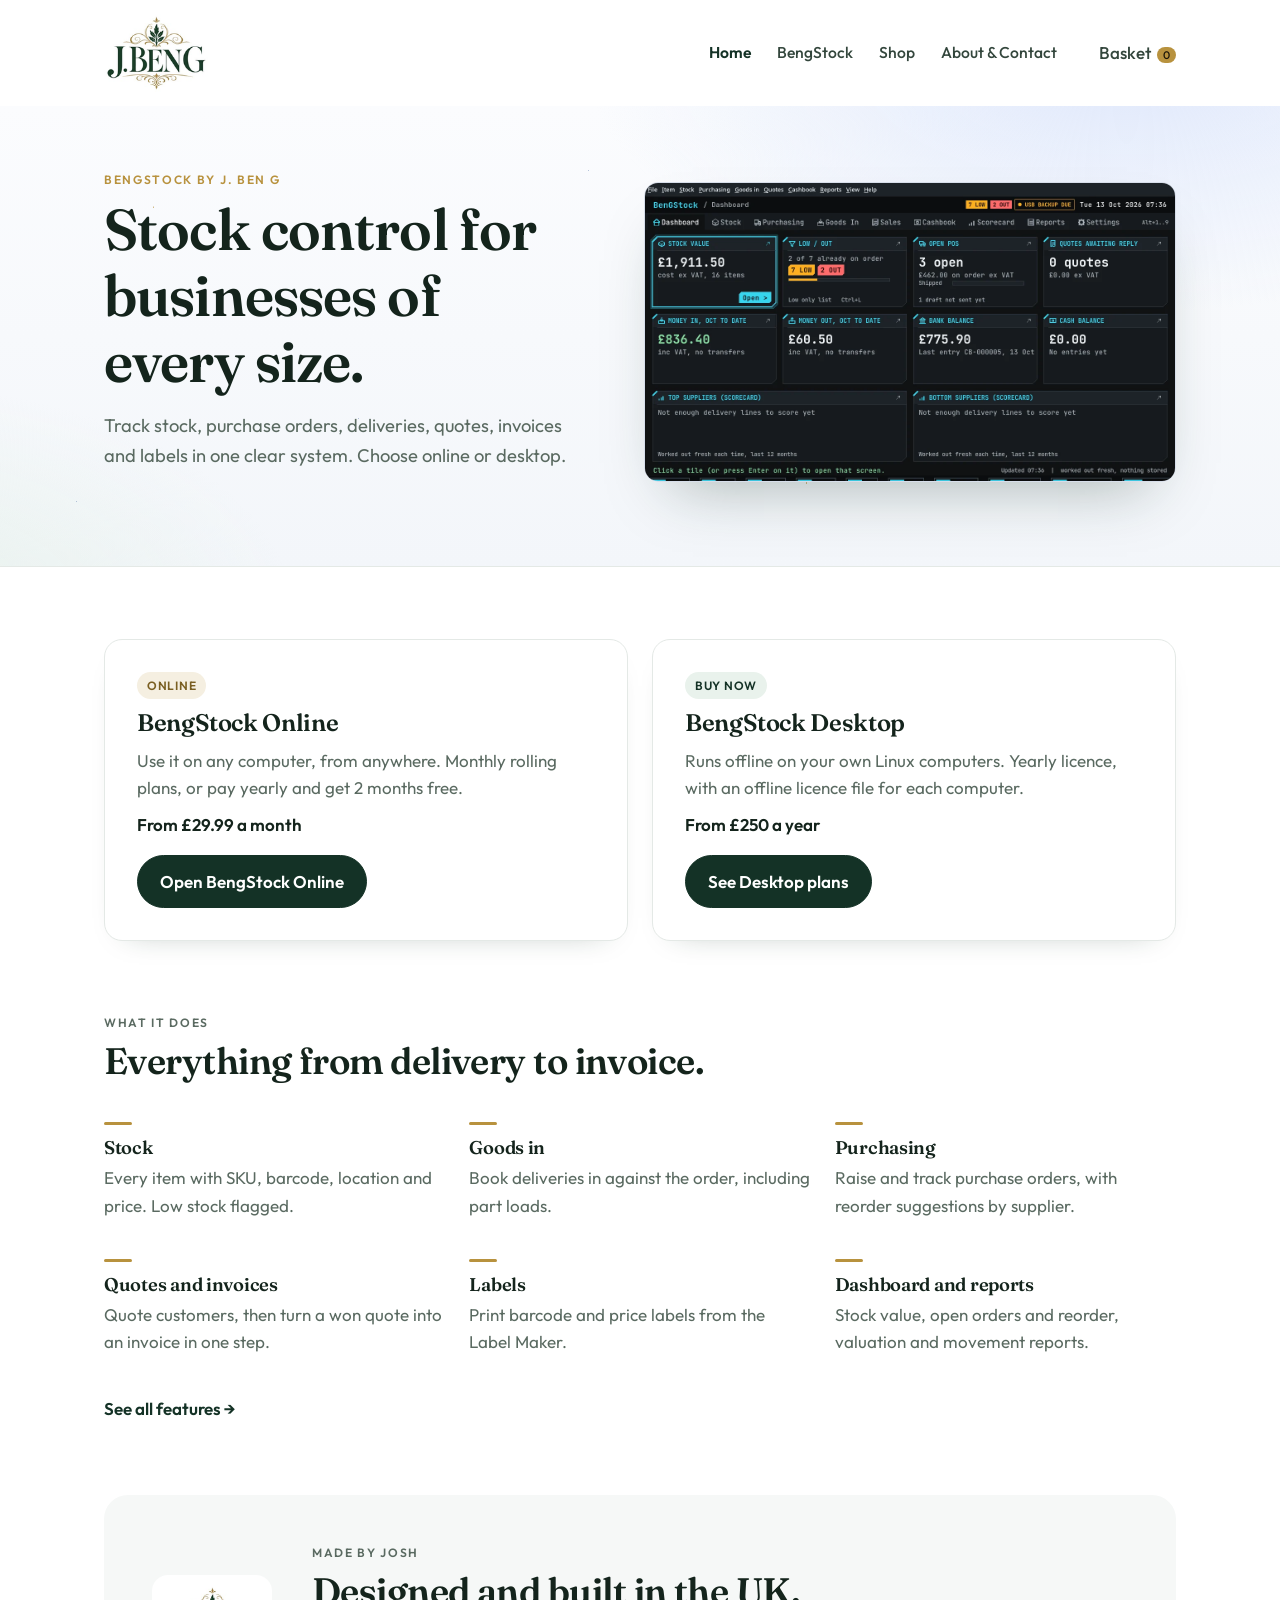
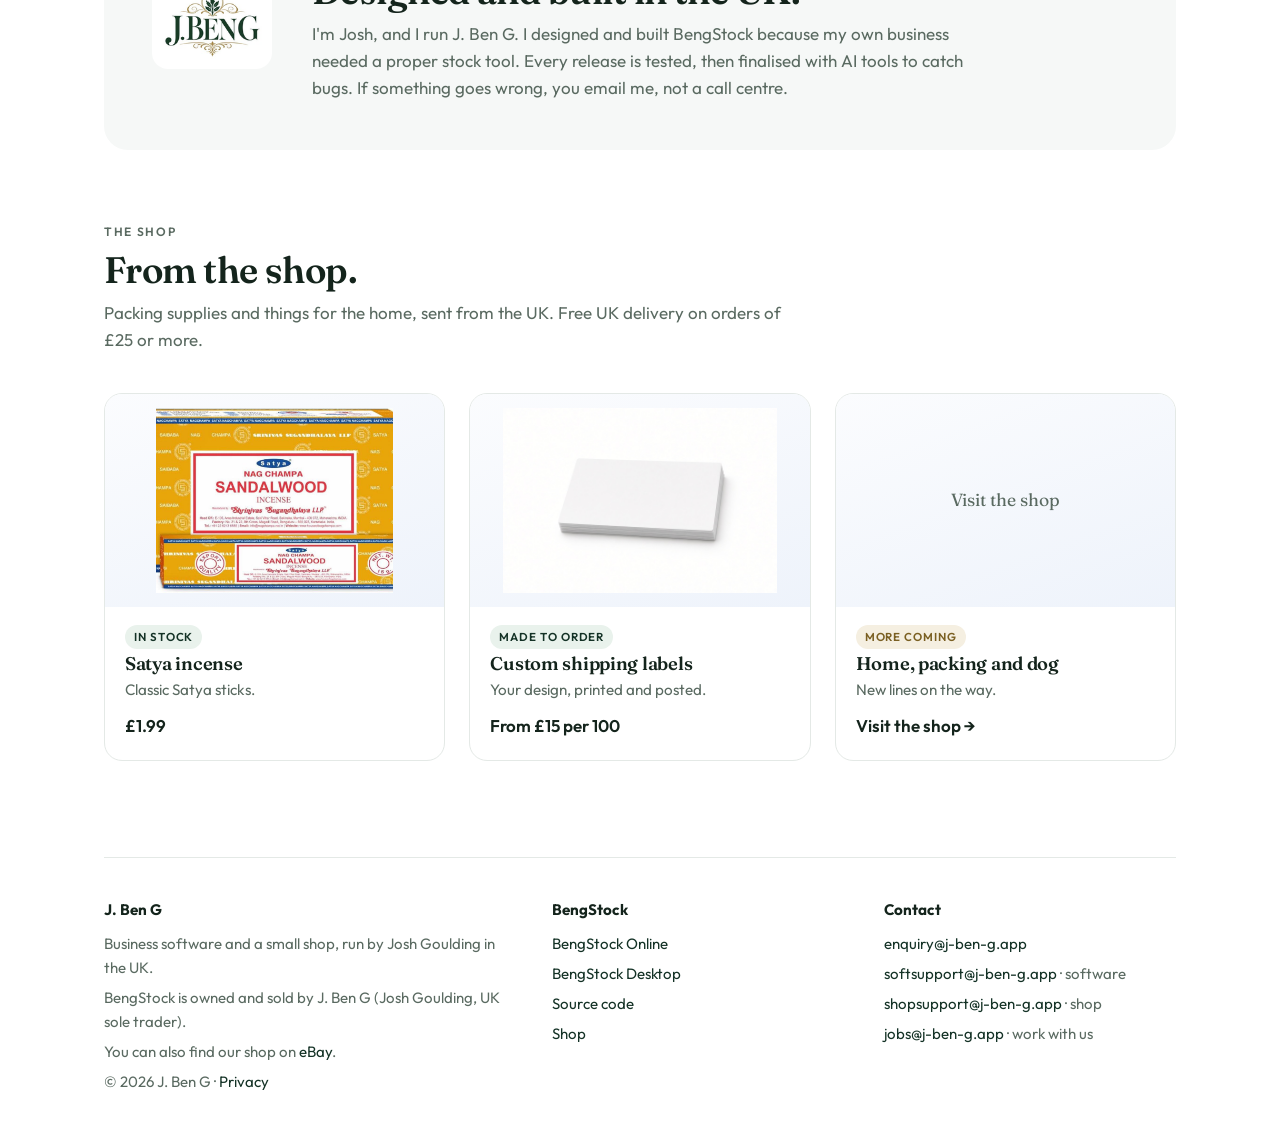
==== commit bedd0880: "Remove header Log in; add Open BengStock Online button near Online section" ====
--- a/index.html
+++ b/index.html
@@ -4,7 +4,7 @@
   <meta charset="UTF-8" />
   <meta name="viewport" content="width=device-width, initial-scale=1" />
   <title>J. Ben G · BengStock stock control for businesses of every size</title>
-  <meta name="description" content="BengStock by J. Ben G: stock control for businesses of every size. BengStock Online from £29.99 a month (launching soon) or BengStock Desktop for Linux from £250 a year." />
+  <meta name="description" content="BengStock by J. Ben G: stock control for businesses of every size. BengStock Online from £29.99 a month or BengStock Desktop for Linux from £250 a year." />
   <link rel="icon" href="img/logo-j-ben-g.png" />
   <link rel="preconnect" href="https://fonts.googleapis.com" />
   <link rel="preconnect" href="https://fonts.gstatic.com" crossorigin />
@@ -17,7 +17,7 @@
     <header class="top">
       <a class="logo" href="index.html" aria-label="J. Ben G home"><img src="img/logo-j-ben-g.png" alt="J. Ben G" width="104" height="78" /></a>
       <nav class="main" aria-label="Main"><a href="index.html" aria-current="page">Home</a><a href="software.html">BengStock</a><a href="shop.html">Shop</a><a href="index.html#contact">About & Contact</a></nav>
-      <div class="actions"><a class="basket" href="basket.html">Basket <span class="count" data-count>0</span></a><a class="btn small" href="software.html#online">Log in</a></div>
+      <div class="actions"><a class="basket" href="basket.html">Basket <span class="count" data-count>0</span></a></div>
     </header>
   </div>
   <main id="main">
@@ -35,11 +35,11 @@
     <section class="block" aria-label="Choose BengStock Online or Desktop">
       <div class="paths">
         <div class="path">
-          <span class="pill gold">Launching soon</span>
+          <span class="pill gold">Online</span>
           <h3>BengStock Online</h3>
           <p>Use it on any computer, from anywhere. Monthly rolling plans, or pay yearly and get 2 months free.</p>
           <p class="price">From £29.99 a month</p>
-          <a class="btn" href="software.html#online">See Online plans</a>
+          <a class="btn" href="https://bengstock-online.vercel.app/login">Open BengStock Online</a>
         </div>
         <div class="path">
           <span class="pill">Buy now</span>
